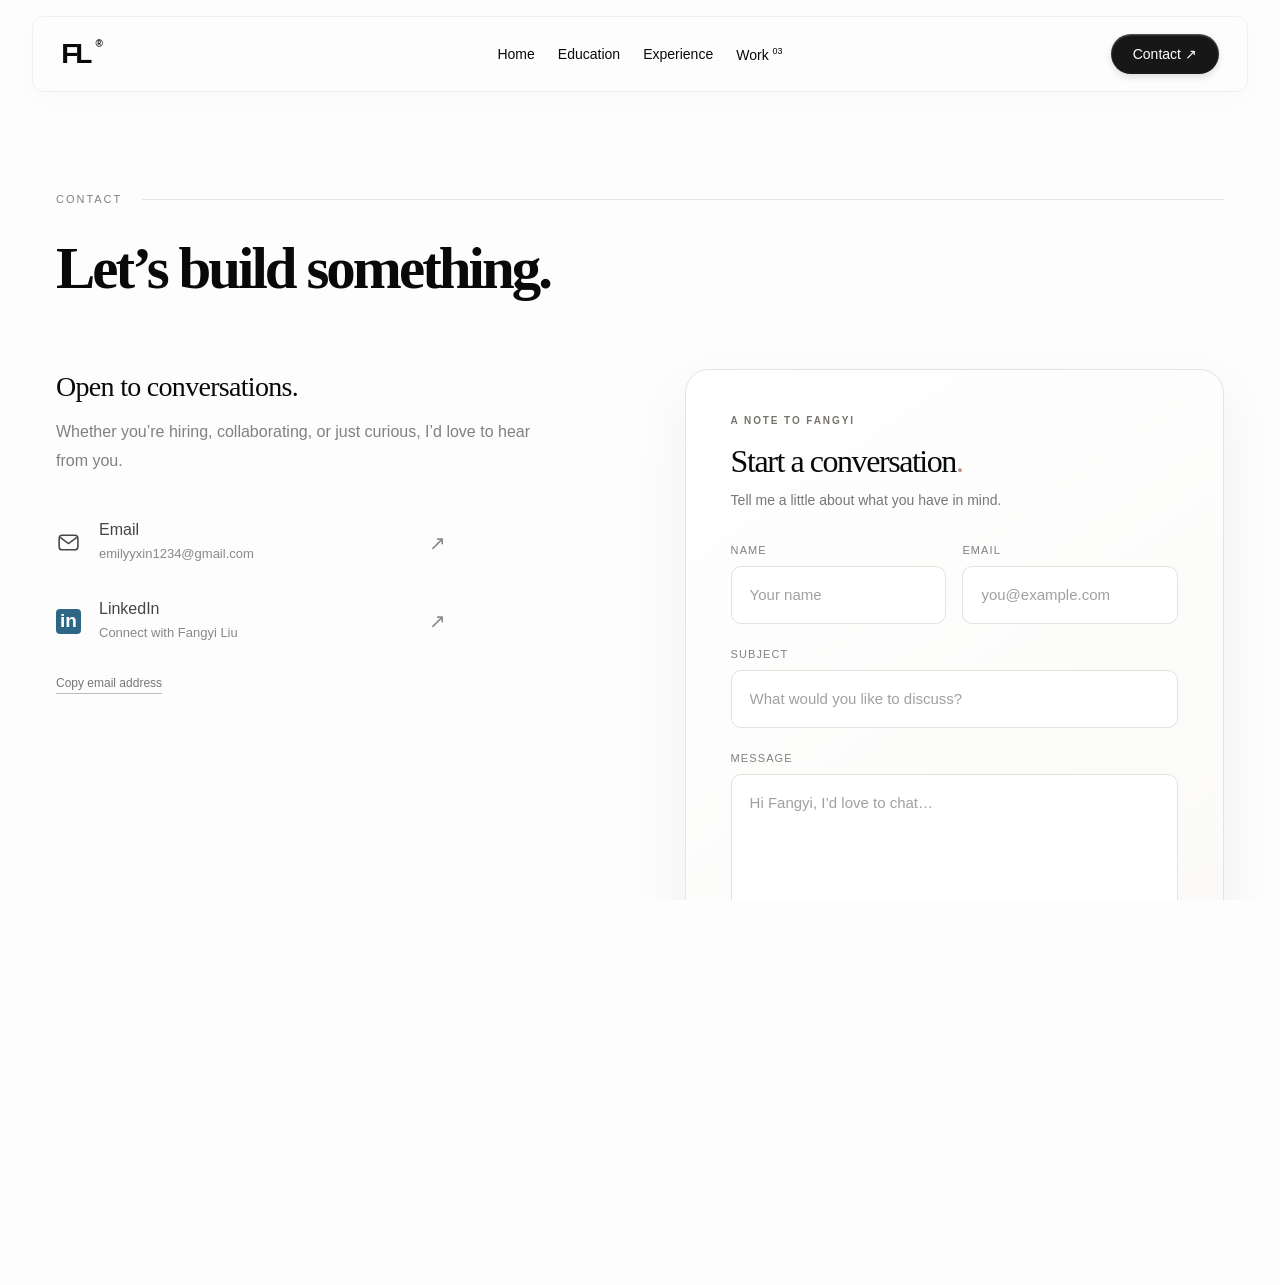
==== contact.html @ 5c798f04 "Add files via upload" ====
<!doctype html><html lang="en"><head><meta charset="UTF-8"><meta name="viewport" content="width=device-width,initial-scale=1"><meta name="description" content="Fangyi Liu — a portfolio of marketing, audience research and digital experiences."><title>Contact — Fangyi Liu</title><link rel="stylesheet" href="style.css"><link rel="stylesheet" href="glass.css"><link rel="stylesheet" href="editorial.css"><link rel="stylesheet" href="personal.css"><link rel="stylesheet" href="recording.css"><script src="app.js" defer></script><script src="editorial.js" defer></script><script src="recording.js" defer></script><link rel="stylesheet" href="typography.css"><link rel="stylesheet" href="layout.css"><link rel="stylesheet" href="contact-page.css"><script src="contact-page.js" defer></script></head><body class="film-layout contact-view"><div class="ambient-glass" aria-hidden="true"></div><div class="scroll-veil" aria-hidden="true"></div><div class="scroll-progress" aria-hidden="true"></div><a class="skip" href="#main">Skip to content</a><header><a class="logo" href="index.html" aria-label="Fangyi Liu home">FL<span>®</span></a><span class="header-note">FANGYI LIU<br>SELECTED PERSPECTIVES</span><button class="menu-toggle" aria-expanded="false" aria-controls="navigation">Menu +</button><nav id="navigation" aria-label="Main navigation"><a href="index.html">Home</a><a href="index.html#education">Education</a><a href="index.html#experience">Experience</a><a href="index.html#selected-work">Work <sup>03</sup></a><a href="contact.html">Contact ↗</a></nav></header><main id="main"><section class="contact-layout" aria-labelledby="contact-title"><div class="contact-heading"><p class="section-label"><span>CONTACT</span></p><h1 id="contact-title">Let’s build something.</h1></div><div class="contact-intro"><h2>Open to conversations.</h2><p class="contact-lead">Whether you’re hiring, collaborating, or just curious, I’d love to hear from you.</p><div class="contact-link-list"><a class="contact-link" href="mailto:emilyyxin1234@gmail.com"><svg viewBox="0 0 24 24" fill="none" stroke="currentColor" stroke-width="1.5" aria-hidden="true"><rect x="3" y="5" width="18" height="14" rx="3"/><path d="m4 7 8 6 8-6"/></svg><span>Email<small>emilyyxin1234@gmail.com</small></span><span class="contact-arrow" aria-hidden="true">↗</span></a><a class="contact-link" href="https://www.linkedin.com/in/fangyiliu1218/" target="_blank" rel="noopener"><span class="linkedin-icon" aria-hidden="true">in</span><span>LinkedIn<small>Connect with Fangyi Liu</small></span><span class="contact-arrow" aria-hidden="true">↗</span></a></div><button class="contact-copy" id="copy-email" type="button">Copy email address</button><p class="copy-status" role="status" aria-live="polite"></p></div><div class="contact-compose"><div class="compose-heading"><span class="compose-kicker">A NOTE TO FANGYI</span><h2>Start a conversation<span class="compose-dot">.</span></h2><p>Tell me a little about what you have in mind.</p></div><form id="contact-form" action="mailto:emilyyxin1234@gmail.com" method="get"><div class="contact-field-row"><div><label for="contact-name">NAME</label><input id="contact-name" name="name" autocomplete="name" placeholder="Your name" maxlength="100" required></div><div><label for="contact-email">EMAIL</label><input id="contact-email" name="email" type="email" autocomplete="email" placeholder="you@example.com" maxlength="254" required></div></div><label for="contact-subject">SUBJECT</label><input id="contact-subject" name="subject" placeholder="What would you like to discuss?" maxlength="120" required><label for="contact-message">MESSAGE</label><textarea id="contact-message" name="body" rows="5" placeholder="Hi Fangyi, I’d love to chat…" maxlength="4000" required></textarea><button class="dark-pill" type="submit">Open email draft <span aria-hidden="true">↗</span></button><p class="contact-form-note">This opens a draft in your email app. Review it there and press Send.</p><p id="contact-status" role="status" aria-live="polite"></p></form></div></section></main><footer><div class="footer-bottom"><span>© 2026 FANGYI LIU</span><a href="mailto:emilyyxin1234@gmail.com">EMAIL ↗</a><a href="https://www.linkedin.com/in/fangyiliu1218/" target="_blank" rel="noopener">LINKEDIN ↗</a><span>ALWAYS CURIOUS.</span></div></footer><div class="cursor" aria-hidden="true">VIEW ↗</div><div class="transition" aria-hidden="true"></div></body></html>
---- style.css ----
:root{--paper:#f5f5f1;--ink:#171817;--line:#d3d4cc;--lime:#d8ff36;--muted:#64675e}*{box-sizing:border-box}html{scroll-behavior:smooth}body{margin:0;background:var(--paper);color:var(--ink);font-family:'DM Sans',Arial,sans-serif}a{color:inherit;text-decoration:none}button{font:inherit;color:inherit;cursor:pointer}a:focus-visible,button:focus-visible,summary:focus-visible{outline:3px solid #668300;outline-offset:6px}::selection{background:var(--lime);color:var(--ink)}header{height:104px;margin:0 4%;display:flex;align-items:center;gap:42px;border-bottom:1px solid var(--line)}.logo{font-size:42px;font-weight:700;letter-spacing:-5px}.logo span{font-size:15px;vertical-align:top;letter-spacing:0;margin-left:6px}.header-note,.eyebrow,.small,.art-label,.art-end,.section-label,.footer-bottom,.footer-top>span,.meta,.tag{font-size:12px;line-height:1.5;letter-spacing:.05em}.header-note{font-size:10px}nav{display:flex;gap:25px;margin-left:auto;font-size:14px}nav a{position:relative;padding:7px 0}nav a:after{content:'';position:absolute;bottom:0;left:0;width:0;height:2px;background:var(--ink);transition:width .3s}nav a:hover:after,nav a[aria-current]:after{width:100%}nav sup{font-size:9px}.menu-toggle{display:none}.hero{padding:30px 4% 0}.eyebrow{display:flex;justify-content:space-between}h1,h2,h3,p{margin:0}h1,h2,h3{font-family:'Space Grotesk',Arial,sans-serif;font-weight:500}h1{font-size:clamp(72px,12.7vw,210px);letter-spacing:-.075em;line-height:.94;margin:42px 0 32px}h1>span{display:block}i{font-family:Georgia,serif;font-weight:400;letter-spacing:-.065em}.second-line{display:flex;align-items:center;gap:.16em;padding-left:13%}.hero-arrow{font-family:Arial;font-size:.75em;display:grid;place-items:center;border:1px solid var(--ink);border-radius:50%;width:1.15em;height:1.15em;margin-left:auto;transition:background .3s,transform .5s}.hero-arrow:hover{background:var(--lime);transform:rotate(45deg)}.hero-bottom{display:flex;align-items:center;justify-content:space-between;margin:36px 0 38px;gap:22px}.hero-bottom p{font-size:16px;line-height:1.5}.pill{border:1px solid var(--ink);border-radius:40px;padding:15px 22px;display:inline-flex;gap:38px;align-items:center;font-size:14px;background:transparent;transition:background .3s,transform .3s}.pill:hover{background:var(--lime);transform:translateY(-3px)}.hero-art{position:relative;min-height:490px;overflow:hidden;background:var(--lime);padding:28px;display:flex;flex-direction:column;justify-content:space-between;background-image:url('assets/hero.png');background-size:cover;background-position:center}.art-caption{font-size:clamp(46px,7vw,100px);line-height:.95;letter-spacing:-.055em;max-width:45%;position:relative;z-index:1}.art-end{align-self:flex-end}.section{padding:100px 4%}.section-head{display:flex;justify-content:space-between;align-items:end;margin-bottom:48px;gap:24px}.section h2{font-size:clamp(44px,6.5vw,100px);line-height:1;letter-spacing:-.065em}.section-label{margin-bottom:25px}.work-grid{display:grid;grid-template-columns:1fr 1fr;gap:65px 28px}.work-card:nth-child(even){padding-top:100px}.work-image{aspect-ratio:1.25;overflow:hidden;position:relative;background:#ddd}.work-image img{width:100%;height:100%;object-fit:cover;transition:transform .9s cubic-bezier(.2,.7,.2,1)}.work-card:hover img{transform:scale(1.07)}.work-image .tag{position:absolute;left:20px;top:20px;background:var(--paper);padding:6px 12px;border-radius:30px}.work-caption{display:flex;justify-content:space-between;align-items:center;padding-top:18px;border-top:1px solid var(--line);margin-top:16px}.work-caption h3{font-size:27px;letter-spacing:-.045em}.work-caption .meta{margin-top:8px;color:var(--muted)}.work-caption>span{font-size:32px}.intro{display:grid;grid-template-columns:1fr 2fr;border-top:1px solid var(--line);gap:40px}.intro p{font-size:clamp(27px,3.8vw,60px);line-height:1.15;letter-spacing:-.045em}.intro .pill{margin-top:32px}.marquee{overflow:hidden;background:var(--lime);padding:24px 0}.marquee-track{width:max-content;display:flex;animation:marquee 32s linear infinite;gap:40px;font-family:'Space Grotesk',sans-serif;font-size:clamp(35px,5vw,76px);letter-spacing:-.04em}.marquee:hover .marquee-track{animation-play-state:paused}@keyframes marquee{to{transform:translateX(-50%)}}footer{background:var(--ink);color:var(--paper);padding:65px 4% 24px}.footer-top>a{display:block;font-family:'Space Grotesk',sans-serif;font-size:clamp(42px,8vw,120px);line-height:1.15;letter-spacing:-.065em;margin:28px 0 65px}.footer-top>a:hover{color:var(--lime)}.footer-bottom{display:flex;justify-content:space-between;gap:22px;border-top:1px solid #4b4d44;padding-top:22px}.page-head{padding:45px 4% 65px}.page-head h1{font-size:clamp(64px,10.5vw,160px);max-width:1100px}.page-head .lead{font-size:20px;line-height:1.55;max-width:560px;margin-left:auto}.split{display:grid;grid-template-columns:1fr 1fr;gap:8%;align-items:center}.large-image{width:100%;aspect-ratio:.9;object-fit:cover}.body-copy{font-size:19px;line-height:1.7;color:var(--muted);margin-top:24px}.skill-list{display:flex;gap:10px;flex-wrap:wrap;margin-top:28px}.skill-list span{border:1px solid var(--line);padding:10px 17px;border-radius:40px;font-size:14px}.timeline{border-top:1px solid var(--ink)}.timeline-row{display:grid;grid-template-columns:1fr 2fr;gap:40px;padding:44px 0;border-bottom:1px solid var(--line)}.timeline-row h2{font-size:clamp(30px,4vw,56px);line-height:1.1}.timeline-row .body-copy{max-width:660px}.timeline-row .meta{margin-top:12px}.timeline-row details{margin-top:24px;font-size:16px;line-height:1.8}.timeline-row summary{cursor:pointer;width:fit-content;border-bottom:1px solid}.contact-page{background:var(--lime);min-height:70vh}.contact-page .page-head{padding-bottom:30px}.contact-email{font-size:clamp(18px,3vw,46px);letter-spacing:-.03em;border-bottom:2px solid;padding-bottom:8px;display:inline-block;overflow-wrap:anywhere}.contact-actions{display:flex;gap:20px;flex-wrap:wrap;margin-top:35px}.copy-status{min-height:24px;margin-top:18px}.contact-bottom{display:flex;justify-content:space-between;margin-top:100px;gap:30px}.cursor{position:fixed;top:0;left:0;width:84px;height:84px;border-radius:50%;background:var(--lime);display:grid;place-items:center;font-size:12px;pointer-events:none;z-index:30;opacity:0;transform:translate(-50%,-50%) scale(.5);transition:opacity .2s,scale .2s}.cursor.active{opacity:1;scale:1}.transition{position:fixed;inset:0;background:var(--lime);z-index:100;transform:translateY(100%);pointer-events:none}.transition.leaving{animation:wipe .35s forwards}@keyframes wipe{to{transform:translateY(0)}}.reveal{opacity:1}.motion .reveal{opacity:0;transform:translateY(32px);transition:opacity .8s,transform .8s}.motion .reveal.in{opacity:1;transform:none}.skip{position:fixed;top:-70px;left:15px;background:var(--lime);padding:15px;z-index:200}.skip:focus{top:15px}body.enter main{animation:enter .8s both}@keyframes enter{from{opacity:0;transform:translateY(20px)}to{opacity:1;transform:none}}.project-hero{width:100%;max-height:700px;object-fit:cover}.project-text{display:grid;grid-template-columns:1fr 2fr;gap:8%;margin-top:60px}.project-text h2{font-size:34px}.project-text p{font-size:20px;line-height:1.7}.project-note{margin:20px 0;color:var(--muted);font-size:14px}.next-page{display:block;border-top:1px solid var(--line);padding-top:30px;margin-top:65px;font-size:30px}
@media(min-width:1600px){header,.hero,.section,.page-head,footer{padding-left:max(4%,calc((100vw - 1600px)/2));padding-right:max(4%,calc((100vw - 1600px)/2))}header{margin:0}}@media(max-width:1000px){.header-note{display:none}nav{gap:17px}.hero-bottom .small{display:none}.hero-art{min-height:400px}.art-caption{max-width:60%}}@media(max-width:700px){header{height:80px}.logo{font-size:36px}.menu-toggle{display:block;margin-left:auto;border:0;background:transparent;padding:12px 0;font-size:16px}nav{display:none;position:absolute;top:80px;left:0;right:0;z-index:50;background:var(--paper);padding:20px 6% 35px;border-bottom:1px solid;flex-direction:column;gap:5px;font-size:24px}nav.open{display:flex}.hero{padding-top:24px}.eyebrow{font-size:10px;gap:20px}h1{font-size:15vw;margin:40px 0;line-height:1.02}.second-line{padding-left:0}.hero-bottom{align-items:start;flex-direction:column;margin-top:25px}.hero-art{min-height:390px;background-position:center}.art-caption{font-size:54px;max-width:90%}.art-end{font-size:10px}.section{padding:65px 5%}.section-head{align-items:start;flex-direction:column;margin-bottom:32px}.work-grid,.split,.intro,.timeline-row,.project-text{grid-template-columns:1fr;gap:28px}.work-card:nth-child(even){padding-top:0}.work-grid{gap:45px}.footer-bottom{flex-wrap:wrap;font-size:10px}.footer-bottom span:last-child{display:none}.page-head{padding:35px 5% 40px}.page-head h1{font-size:16vw}.page-head .lead{font-size:18px}.timeline-row{padding:30px 0;gap:20px}.contact-bottom{flex-direction:column;margin-top:65px}.cursor{display:none}.intro p{font-size:30px}.hero-arrow{font-size:.65em}.large-image{max-height:500px}.section h2{font-size:46px}}@media(prefers-reduced-motion:reduce){html{scroll-behavior:auto}*,*:before,*:after{animation:none!important;transition:none!important}.motion .reveal{opacity:1;transform:none}.cursor{display:none}}
---- glass.css ----
:root{--paper:#eef2f7;--ink:#24334a;--line:rgba(74,100,138,.18);--lime:#dbe8ff;--muted:#627086;--scroll:0}body{background:#eef2f7;color:var(--ink)}.ambient-glass{position:fixed;inset:-12%;z-index:-1;pointer-events:none;background:radial-gradient(ellipse at 15% 22%,rgba(174,201,236,.54),transparent 42%),radial-gradient(ellipse at 85% 58%,rgba(199,190,228,.48),transparent 43%),radial-gradient(ellipse at 40% 90%,rgba(190,225,231,.45),transparent 45%),linear-gradient(145deg,#fcfdff,#e8edf5 55%,#e7e5ef);transform:translate3d(0,calc(var(--scroll)*-5%),0);filter:hue-rotate(calc(var(--scroll)*18deg));transition:filter .3s}.scroll-progress{position:fixed;top:0;left:0;width:100%;height:2px;background:#687ea6;transform:scaleX(var(--scroll));transform-origin:left;z-index:90}header{position:sticky;top:16px;height:76px;margin:16px 3% 0;padding:0 26px;border:1px solid rgba(255,255,255,.85);border-radius:24px;background:linear-gradient(125deg,rgba(255,255,255,.72),rgba(249,251,255,.32));box-shadow:0 10px 35px rgba(76,96,128,.07),inset 0 1px 0 white,inset 0 -1px 0 rgba(255,255,255,.45);backdrop-filter:blur(24px) saturate(140%);-webkit-backdrop-filter:blur(24px) saturate(140%);z-index:60;gap:30px}.logo{font-size:32px;letter-spacing:-3px}.logo span{font-size:10px}.header-note{font-size:9px;color:#52627b}nav{gap:22px}nav a{font-size:13px}nav a:after{background:#617b9d}nav a[aria-current]{color:#244b83}.particle-hero{position:relative;min-height:calc(100svh - 92px);padding:40px 5% 24px;display:flex;flex-direction:column;justify-content:center;isolation:isolate;overflow:hidden}.hero-grid{position:absolute;inset:20px 4% 0;background-image:linear-gradient(rgba(83,112,160,.045) 1px,transparent 1px),linear-gradient(90deg,rgba(83,112,160,.045) 1px,transparent 1px);background-size:70px 70px;mask-image:radial-gradient(ellipse at center,black,transparent 72%);z-index:-1}.hero-kicker,.hero-footnote,.intro-eyebrow,.stage-caption{font-size:10px;letter-spacing:.12em;line-height:1.5;color:#64758c}.hero-kicker{display:flex;justify-content:space-between;padding:0 1%;margin-bottom:20px}.name-stage{position:relative;width:100%;height:clamp(200px,24vw,370px);display:grid;place-items:center;isolation:isolate}.name-stage h1{font-family:'Space Grotesk',Arial,sans-serif;font-weight:700;font-size:clamp(45px,12.2vw,195px);letter-spacing:-.065em;margin:0;line-height:1.2;text-align:center;color:#334961;white-space:nowrap;transition:opacity .3s}.name-stage.ready h1{opacity:0}#name-particles{position:absolute;inset:0;width:100%;height:100%;pointer-events:auto}.stage-caption{position:absolute;bottom:8px;left:50%;transform:translateX(-50%);font-size:9px;white-space:nowrap;color:#7788a1}.glass-intro{text-align:center;margin:18px auto 28px;max-width:780px}.intro-eyebrow{font-size:10px;margin-bottom:20px}.hero-statement{font-size:clamp(22px,2.65vw,42px);font-weight:400;letter-spacing:-.03em;line-height:1.3}.hero-statement i{letter-spacing:-.025em;color:#657992}.glass-scroll{display:inline-flex;align-items:center;gap:34px;margin-top:28px;font-size:13px;padding:14px 20px;border:1px solid rgba(255,255,255,.95);border-radius:50px;background:linear-gradient(140deg,rgba(255,255,255,.72),rgba(255,255,255,.2));box-shadow:0 8px 28px rgba(69,93,134,.1),inset 0 1px 0 white;backdrop-filter:blur(16px);transition:transform .4s,box-shadow .4s}.glass-scroll:hover{transform:translateY(-3px);box-shadow:0 15px 35px rgba(69,93,134,.18)}.glass-scroll span{animation:float-down 2.5s ease-in-out infinite}@keyframes float-down{50%{transform:translateY(4px)}}.hero-footnote{display:flex;justify-content:space-between;gap:25px;margin-top:auto;padding-top:28px;font-size:9px}.section{position:relative}.section-head h2{font-size:clamp(40px,5.7vw,84px);letter-spacing:-.055em}h1 i,h2 i{color:#677b96}.section-label{color:#667b95}.work-card .work-image{border-radius:22px;border:1px solid rgba(255,255,255,.9);box-shadow:0 20px 45px rgba(63,84,117,.1)}.work-image img,.large-image,.project-hero{filter:saturate(.48)}.work-card:first-child .work-image img{filter:saturate(.15)}.work-caption{border-color:rgba(87,109,139,.18)}.work-image .tag{background:rgba(255,255,255,.72);backdrop-filter:blur(15px);border:1px solid rgba(255,255,255,.8);color:#2b3c52}.pill{border-color:rgba(255,255,255,.9);background:rgba(255,255,255,.35);box-shadow:inset 0 1px 0 white,0 7px 22px rgba(69,93,134,.06);backdrop-filter:blur(16px);-webkit-backdrop-filter:blur(16px)}.pill:hover{background:rgba(255,255,255,.7)}.marquee{background:rgba(244,248,255,.32);border-top:1px solid rgba(255,255,255,.8);border-bottom:1px solid rgba(255,255,255,.8);backdrop-filter:blur(20px);color:#718199}.marquee-track{font-weight:400;font-size:clamp(32px,4vw,64px)}.intro{border-top:1px solid rgba(255,255,255,.8)}footer{background:linear-gradient(135deg,rgba(218,229,244,.7),rgba(248,249,255,.45));backdrop-filter:blur(24px);color:var(--ink);border-top:1px solid white}.footer-top>a:hover{color:#718bb2}.footer-bottom{border-color:var(--line)}.page-head{padding-top:70px}.page-head h1{font-size:clamp(64px,9.5vw,150px)}.timeline{border-top:0}.timeline-row{padding:40px;border:1px solid rgba(255,255,255,.85);background:linear-gradient(135deg,rgba(255,255,255,.52),rgba(255,255,255,.17));border-radius:24px;box-shadow:inset 0 1px 0 white,0 16px 36px rgba(72,94,131,.05);backdrop-filter:blur(20px);margin-bottom:20px}.large-image,.project-hero{border-radius:24px}.skill-list span{background:rgba(255,255,255,.3);border-color:rgba(255,255,255,.8)}.contact-page{background:transparent}.contact-email{border-color:#9bacc6}.cursor{background:rgba(242,247,255,.72);border:1px solid white;backdrop-filter:blur(18px);color:#294268;box-shadow:0 5px 20px #516b9222}.transition{background:linear-gradient(140deg,#e8eef8,#d8e1f0,#f4f6fb);backdrop-filter:blur(20px)}.transition.leaving{animation:glass-fade .35s forwards}@keyframes glass-fade{from{transform:none;opacity:0}to{transform:none;opacity:1}}.motion .reveal{filter:blur(7px);transform:translateY(36px);transition:opacity 1s,transform 1s,filter 1s}.motion .reveal.in{filter:blur(0)}.section[id]{scroll-margin-top:110px}.page-head,.work-card,.glass-intro{will-change:auto}a:focus-visible,button:focus-visible,summary:focus-visible{outline-color:#5675a8}@media(min-width:1600px){header{margin:16px auto 0;max-width:1500px;padding:0 32px}.particle-hero{padding-left:max(5%,calc((100vw - 1500px)/2));padding-right:max(5%,calc((100vw - 1500px)/2))}}@media(max-width:900px){header{gap:20px;padding:0 20px}nav{gap:16px}.header-note{display:none}.name-stage{height:260px}.particle-hero{min-height:calc(100svh - 92px)}.hero-footnote span:nth-child(2){display:none}}@media(max-width:700px){header{top:10px;height:65px;border-radius:20px;margin:10px 4% 0}.menu-toggle{font-size:14px}.particle-hero{min-height:calc(100svh - 75px);padding:35px 5% 23px;justify-content:center}.hero-kicker{margin-bottom:auto;font-size:8px;gap:20px}.hero-kicker span:last-child{max-width:90px;text-align:right}.name-stage{height:240px;margin-top:24px}.name-stage h1{font-size:13vw}.glass-intro{margin-top:16px;margin-bottom:auto}.hero-statement{font-size:26px}.intro-eyebrow{font-size:8px;letter-spacing:.08em}.hero-footnote{margin-top:32px;font-size:8px}.stage-caption{font-size:8px}.glass-scroll{margin-top:26px}nav{top:74px;background:rgba(244,248,255,.97);backdrop-filter:blur(25px);border:1px solid white;border-radius:20px;box-shadow:0 20px 50px #506b9220}nav a{font-size:23px}.page-head{padding-top:45px}.timeline-row{padding:25px}.section-head h2{font-size:44px}.page-head h1{font-size:15vw}.work-image{border-radius:18px}.hero-grid{background-size:45px 45px}}@media(prefers-reduced-motion:reduce){.ambient-glass{transform:none;filter:none}.motion .reveal{filter:none}.name-stage h1{opacity:1!important}#name-particles{display:none}.stage-caption{display:none}.scroll-progress{display:none}}@supports not (backdrop-filter:blur(1px)){header,nav,.timeline-row{background:#f0f4fa}.pill,.glass-scroll{background:#f4f7fc}}
:root{--paper:#f6f2e9;--ink:#38362f;--line:rgba(105,96,77,.18);--lime:#eee7d8;--muted:#797367}
body{background:#f6f2e9}
.ambient-glass{background:radial-gradient(ellipse at 15% 22%,rgba(227,217,195,.4),transparent 42%),radial-gradient(ellipse at 85% 58%,rgba(236,224,203,.38),transparent 43%),radial-gradient(ellipse at 40% 90%,rgba(229,224,210,.35),transparent 45%),linear-gradient(145deg,#fcfaf5,#f6f2e9 55%,#eee8dc);filter:none}
header{background:linear-gradient(125deg,rgba(255,253,247,.78),rgba(250,246,236,.42));box-shadow:0 10px 35px rgba(105,91,62,.07),inset 0 1px 0 #fffefb,inset 0 -1px 0 rgba(255,253,247,.5)}
.scroll-progress,nav a:after{background:#a09276}nav a[aria-current]{color:#6a5940}.header-note,.hero-kicker,.hero-footnote,.intro-eyebrow,.stage-caption,.section-label{color:#837969}.name-stage h1{color:#544c3f}.hero-statement i,h1 i,h2 i{color:#8b7c66}.hero-grid{background-image:linear-gradient(rgba(127,110,77,.045) 1px,transparent 1px),linear-gradient(90deg,rgba(127,110,77,.045) 1px,transparent 1px)}
.glass-scroll{background:linear-gradient(140deg,rgba(255,253,247,.8),rgba(255,250,240,.3));box-shadow:0 8px 28px rgba(105,91,62,.09),inset 0 1px 0 white}.glass-scroll:hover{box-shadow:0 15px 35px rgba(105,91,62,.16)}
.work-image .tag{background:rgba(255,252,245,.78);color:#544c3f}.work-caption{border-color:var(--line)}.pill{background:rgba(255,252,245,.45);box-shadow:inset 0 1px 0 white,0 7px 22px rgba(105,91,62,.06)}.pill:hover{background:rgba(255,253,247,.85)}.marquee{background:rgba(250,246,236,.4);color:#938673}footer{background:linear-gradient(135deg,rgba(231,220,201,.65),rgba(252,249,242,.6))}.footer-top>a:hover{color:#968163}.timeline-row{background:linear-gradient(135deg,rgba(255,253,247,.65),rgba(250,245,234,.28));box-shadow:inset 0 1px 0 white,0 16px 36px rgba(105,91,62,.05)}.skill-list span{background:rgba(255,251,242,.45)}.contact-email{border-color:#b3a48b}.cursor{background:rgba(255,250,238,.78);color:#6d5b3e;box-shadow:0 5px 20px #79694422}.transition{background:linear-gradient(140deg,#f6f2e9,#e9e0d0,#fcfaf5)}a:focus-visible,button:focus-visible,summary:focus-visible{outline-color:#9c835c}@media(max-width:700px){nav{background:rgba(250,247,239,.97);box-shadow:0 20px 50px #79694420}}@supports not (backdrop-filter:blur(1px)){header,nav,.timeline-row{background:#f6f2e9}.pill,.glass-scroll{background:#fcfaf5}}
---- editorial.css ----
:root{--paper:#fdfdfd;--ink:#0a0909;--line:#e9e9e9;--lime:#f3f3f3;--muted:#707070}body{background:#fdfdfd;color:#0a0909}.ambient-glass{background:#fdfdfd;transform:none;filter:none}header{background:linear-gradient(135deg,rgba(253,253,253,.93),rgba(253,253,253,.74));box-shadow:0 8px 30px #00000005,inset 0 1px 0 #fff;border-color:#f0f0f0}.header-note,.hero-kicker,.hero-footnote,.intro-eyebrow,.stage-caption,.section-label{color:#707070}.hero-statement i,h1 i,h2 i{color:#707070}.name-stage h1{color:#171717}nav a[aria-current]{color:#0a0909}nav a:after,.scroll-progress{background:#303030}.hero-grid{opacity:.45;background-image:linear-gradient(#eeeeee 1px,transparent 1px),linear-gradient(90deg,#eeeeee 1px,transparent 1px)}.glass-scroll,.pill{background:linear-gradient(140deg,#ffffffdc,#fdfdfd85);box-shadow:0 5px 18px #00000007,inset 0 1px 0 white;border:1px solid #ededed}.glass-scroll:hover,.pill:hover{background:#f7f7f7;box-shadow:0 8px 24px #0000000c}.marquee{background:#fafafa;color:#7b7b7b;border-color:#f2f2f2}footer{background:linear-gradient(#fafafa,#fdfdfd);border-color:#ededed}.footer-top>a:hover{color:#707070}.timeline-row{background:linear-gradient(140deg,#ffffffc9,#f8f8f885);border-color:#efefef;box-shadow:0 12px 30px #00000004}.skill-list span{background:#fafafa;border-color:#ededed}.contact-email{border-color:#707070}.cursor{background:#ffffffdb;color:#0a0909;box-shadow:0 5px 20px #00000010}.transition{background:#fdfdfd;backdrop-filter:blur(10px)}.work-image img,.large-image,.project-hero,.work-card:first-child .work-image img{filter:none}a:focus-visible,button:focus-visible,summary:focus-visible{outline-color:#555}.work-heading{position:relative;text-align:center;padding:85px 20px 65px;max-width:1100px;margin:auto;isolation:isolate}.work-heading .ghost-title{position:absolute;left:0;right:0;top:38px;z-index:-1;color:#f1f1f1;font-size:clamp(54px,10vw,145px);font-weight:600;letter-spacing:.04em;line-height:1.2;pointer-events:none}.work-heading h1,.work-heading h2{font-family:'DM Sans',Arial,sans-serif;font-size:clamp(28px,3.6vw,48px);font-weight:500;letter-spacing:-.055em;line-height:1.2;margin:25px 0 0}.work-heading h1:before,.work-heading h2:before{content:'/';margin-right:3px}.work-heading p{font-size:16px;color:#707070;max-width:520px;margin:22px auto 0;line-height:1.6}.work-gallery{max-width:1100px;margin:auto;padding:15px 36px 110px}.work-toolbar{display:flex;justify-content:space-between;align-items:center;margin-bottom:35px;gap:25px}.work-filters{display:flex;gap:25px;flex-wrap:wrap}.work-filters button{padding:8px 0;border:0;border-bottom:1px solid transparent;background:none;color:#707070;font-size:14px}.work-filters button[aria-pressed=true]{color:#0a0909;border-color:#0a0909}.work-count{font-size:12px;color:#707070}.work-grid{grid-template-columns:repeat(2,minmax(0,1fr));gap:38px 30px}.work-card{display:block;background:linear-gradient(#fff,#fdfdfd);padding:12px 12px 22px;border:1px solid #f4f4f4;box-shadow:0 16px 26px -20px #00000032;transition:transform .45s,box-shadow .45s}.work-card:nth-child(even){padding-top:12px}.work-card:hover{box-shadow:0 20px 32px -18px #00000038}.work-card .work-image{border-radius:2px;aspect-ratio:1.42;box-shadow:none;border:0}.work-image .tag{top:12px;left:12px;background:#fffffff0;color:#3f3f3f;font-size:10px;border:1px solid #ededed;padding:4px 8px}.work-image:after{content:'↗';position:absolute;left:50%;top:50%;width:48px;height:48px;display:grid;place-items:center;transform:translate(-50%,-40%);opacity:0;transition:opacity .3s,transform .3s;background:#ffffffdf;border-radius:50%;backdrop-filter:blur(12px);color:#0a0909}.work-card:hover .work-image:after,.work-card:focus-visible .work-image:after{opacity:1;transform:translate(-50%,-50%)}.work-caption{padding:15px 5px 0;margin:0;border:0;align-items:start}.work-caption h3{font-family:'DM Sans',sans-serif;font-size:20px;letter-spacing:-.035em;line-height:1.35}.work-caption>span{display:none}.work-caption .meta{font-size:12px;letter-spacing:0;margin-top:12px;display:flex;gap:8px;flex-wrap:wrap}.work-caption .meta span{display:inline-block;border:1px solid #f0f0f0;border-radius:30px;padding:5px 10px;background:#fff}.work-card[hidden]{display:none!important}.work-empty{font-size:16px;color:#707070}.scroll-veil{position:fixed;left:0;right:0;bottom:0;height:85px;background:linear-gradient(transparent,#fdfdfdee);pointer-events:none;z-index:45}.motion .reveal{filter:blur(3px);transform:translateY(42px);transition:opacity .95s cubic-bezier(.22,1,.36,1),transform .95s cubic-bezier(.22,1,.36,1),filter .95s}.motion .reveal.in{filter:none;transform:none}.scroll-soften{will-change:opacity,transform}body.enter main{animation:paper-enter .85s both}@keyframes paper-enter{from{opacity:0;transform:translateY(12px);filter:blur(3px)}to{opacity:1;transform:none;filter:none}}@media(max-width:700px){nav{background:#fdfdfdf7;box-shadow:0 16px 36px #0000000a}.work-heading{padding:64px 18px 42px}.work-heading .ghost-title{top:40px;font-size:12vw;letter-spacing:.01em}.work-heading h1,.work-heading h2{font-size:29px;margin-top:10px}.work-heading p{font-size:15px}.work-gallery{padding:5px 5% 65px}.work-toolbar{align-items:start;gap:15px;flex-wrap:wrap}.work-filters{gap:22px}.work-grid{grid-template-columns:1fr;gap:28px}.work-card .work-image{aspect-ratio:1.4}.work-caption h3{font-size:20px}.scroll-veil{height:45px}}@media(prefers-reduced-motion:reduce){.scroll-veil{display:none}.scroll-soften{opacity:1!important;transform:none!important}.motion .reveal{filter:none;transform:none}}
---- personal.css ----
.portrait{margin:0}.portrait img{display:block;width:100%;height:auto;max-height:700px;object-fit:cover;object-position:50% 48%;border-radius:18px}.portrait figcaption{font-size:12px;letter-spacing:.08em;color:#707070;margin-top:16px}.personal-about{align-items:start;padding-top:15px}.personal-about h2{font-size:clamp(34px,4vw,60px)}.personal-about .pill{margin-top:28px}.logo-image{display:grid;place-items:center;background:white}.work-card .logo-image img{width:68%;height:68%;object-fit:contain;margin:auto;filter:none!important}.work-card:hover .logo-image img{transform:scale(1.035)}.case-wrap{max-width:1120px;margin:0 auto;padding:0 5% 100px}.case-logo{display:grid;place-items:center;min-height:300px;padding:55px;border:1px solid #f0f0f0;background:#fff;border-radius:14px}.case-logo img{max-width:350px;width:70%;max-height:230px;object-fit:contain}.case-credit{font-size:12px;color:#707070;letter-spacing:.06em;line-height:1.7;margin:24px 0 55px}.case-section{display:grid;grid-template-columns:1fr 2fr;gap:55px;padding:38px 0;border-top:1px solid #eaeaea}.case-section h2{font-size:27px;letter-spacing:-.035em;line-height:1.2}.case-section p,.case-section li{font-size:17px;line-height:1.75;color:#505050}.case-section p+p{margin-top:18px}.case-section ul{padding-left:20px;margin:15px 0}.case-section li{margin-bottom:9px}@media(max-width:700px){.personal-about{gap:35px}.portrait img{max-height:580px}.case-section{grid-template-columns:1fr;gap:20px;padding:30px 0}.case-logo{min-height:230px;padding:35px}.case-logo img{width:85%}.case-credit{margin-bottom:35px}.case-section p,.case-section li{font-size:16px}}
---- recording.css ----
.film-layout{background:#fdfdfd}.ambient-glass{background:linear-gradient(130deg,#e0e0e0,#f4f4f4 40%,#e8e8e8);inset:0}.film-layout main,.film-layout footer{width:100%;max-width:none;margin:0;background:#fdfdfd}.film-layout header{max-width:none;top:16px;margin:16px auto 0;width:calc(100% - 96px);border-radius:12px;height:76px;padding:0 32px;box-shadow:0 8px 30px #00000005;position:absolute;left:0;right:0;background:#fdfdfde6}.header-note{display:block}.logo{font-size:28px}.film-layout nav a{font-size:13px}.film-layout nav a:last-child{background:#171717;color:white;border-radius:30px;padding:9px 17px;box-shadow:inset 0 1px 2px #ffffff55,0 3px 7px #00000020}.film-layout nav a:last-child:after{display:none}.portrait-scene{height:145svh;min-height:900px;position:relative}.portrait-stage{height:100svh;min-height:660px;max-height:none;position:sticky;top:0;overflow:hidden;isolation:isolate}.portrait-name{font-family:'DM Sans',Arial,sans-serif;position:absolute;left:5%;right:5%;top:20%;font-size:clamp(80px,11.2vw,165px);font-weight:700;letter-spacing:-.065em;line-height:1.1;text-align:center;margin:0;white-space:nowrap;z-index:1;will-change:transform,opacity}.portrait-name span{color:transparent;-webkit-text-stroke:1.6px #1e1e1e}.hero-person{position:absolute;bottom:0;left:50%;width:40%;height:65%;transform:translateX(-50%);z-index:2;will-change:transform,opacity}.hero-person img{width:100%;height:100%;object-fit:cover;object-position:50% 30%;mask-image:linear-gradient(black 75%,transparent);border-radius:140px 140px 0 0}.hero-person.cutout{height:71%;width:49%;max-width:670px}.hero-person.cutout img{object-fit:contain;object-position:center bottom;border-radius:0;mask-image:linear-gradient(black 90%,transparent)}.hero-bio{position:absolute;left:6%;top:59%;z-index:3;max-width:260px}.hero-bio .eyebrow{font-size:10px;margin-bottom:14px;color:#777}.hero-bio h2{font-family:'DM Sans',sans-serif;font-size:25px;line-height:1.15;letter-spacing:-.035em}.hero-bio>p:not(.eyebrow){font-size:13px;color:#707070;line-height:1.65;margin:14px 0 20px}.dark-pill{display:inline-flex;align-items:center;justify-content:center;border-radius:30px;padding:12px 19px;background:#171717;color:#fff;font-size:13px;border:1px solid #333;box-shadow:inset 0 1px 3px #ffffff50,0 4px 9px #00000022;transition:transform .3s,background .3s}.dark-pill:hover{transform:translateY(-3px);background:#333}.hero-social{position:absolute;right:6%;top:60%;display:flex;flex-direction:column;gap:14px;z-index:3}.hero-social a{font-size:12px;padding:9px 17px;border:1px solid #f0f0f0;background:#ffffffb8;border-radius:25px;box-shadow:0 4px 10px #00000003;backdrop-filter:blur(14px);transition:transform .3s}.hero-social a:hover{transform:translateX(-4px)}.scene-scroll{position:absolute;bottom:18px;left:6%;font-size:9px;letter-spacing:.1em;color:#777;z-index:3}.film-layout #selected-work{max-width:1080px;margin:auto;padding:50px 60px 90px}.film-layout .work-heading{padding-top:65px}.film-layout .work-heading p{display:none}.film-layout .work-heading .ghost-title{font-size:clamp(50px,8vw,110px)}.film-layout .work-card{box-shadow:0 20px 28px -19px #00000035;border:1px solid #f3f3f3}.film-layout .work-gallery{max-width:1080px}.film-layout .work-caption h3{font-size:18px}.film-layout .work-image{aspect-ratio:1.4}.film-layout .page-head{padding-top:155px}.film-layout .work-heading:first-child{padding-top:155px}.film-layout .work-heading:first-child .ghost-title{top:110px}.film-layout #selected-work .work-heading{padding-top:65px}.film-layout #selected-work .ghost-title{top:24px}.film-layout .scroll-veil{display:none}.film-layout .marquee{display:none}.film-section{padding:100px 7%;position:relative}.film-heading{position:relative;isolation:isolate;margin-bottom:60px;padding-top:24px}.film-heading .ghost{position:absolute;top:-20px;left:0;font-size:clamp(50px,8vw,115px);font-weight:600;letter-spacing:.02em;color:#f0f0f0;z-index:-1;line-height:1}.film-heading h2{font-family:'DM Sans',sans-serif;font-size:36px;letter-spacing:-.05em}.film-about{display:grid;grid-template-columns:1fr 1.5fr;gap:65px;align-items:center}.film-about img{width:100%;aspect-ratio:.9;object-fit:cover;object-position:center 30%;border-radius:3px}.film-about p{font-size:24px;line-height:1.5;letter-spacing:-.035em;margin-bottom:25px}.film-about .eyebrow{font-size:11px;letter-spacing:.1em;color:#777}.film-row{display:grid;grid-template-columns:1.4fr 1fr auto;align-items:center;gap:28px;padding:30px 0;border-bottom:1px solid #e5e5e5}.film-row h3{font-size:22px;letter-spacing:-.025em}.film-row p{font-size:15px;color:#777;line-height:1.6}.film-row time{font-size:13px;color:#777}.dark-experience{background:#222;color:#fdfdfd;transition:background .6s}.dark-experience .ghost{color:#303030}.dark-experience .film-row{border-color:#444}.dark-experience .film-row p,.dark-experience .film-row time{color:#b1b1b1}.dark-experience .pill{margin-top:35px;background:#ffffff0c;color:white;border-color:#555;box-shadow:none}.film-layout footer{padding:105px 7% 30px;background:linear-gradient(#f3f3f3,#fdfdfd 80%);color:#171717;text-align:center;position:relative;overflow:hidden}.film-layout .footer-top>span{display:inline-block;background:#fff;border-radius:30px;padding:8px 14px;border:1px solid #ececec;font-size:10px;letter-spacing:0}.film-layout .footer-top>a{font-family:'DM Sans',sans-serif;font-size:clamp(32px,4.6vw,60px);letter-spacing:-.055em;margin:25px 0 20px;font-weight:500}.film-layout .footer-top>a i{font-family:inherit;font-style:normal}.footer-description{font-size:16px;color:#777;line-height:1.7;max-width:570px;margin:0 auto 28px}.film-layout .footer-bottom{border:0;padding-top:75px;align-items:center;font-size:11px}.film-layout .footer-bottom a{background:#fff;padding:9px 17px;border:1px solid #eee;border-radius:30px}.film-layout .timeline-row{border-radius:0;background:none;box-shadow:none;border:0;border-bottom:1px solid #e6e6e6;padding:35px 0}.film-layout .timeline{padding:0 3%}.film-layout .timeline-row h2{font-size:38px}.film-layout .page-head h1{font-size:clamp(54px,8vw,105px)}.film-layout main>section.section{padding-left:7%;padding-right:7%}.film-layout .motion .reveal{transition-duration:1.2s}body.experience-dark main{background:#222;color:white}body.experience-dark .page-head .lead,body.experience-dark .section-label,body.experience-dark .body-copy,body.experience-dark .meta{color:#b8b8b8}body.experience-dark h1 i,body.experience-dark h2 i{color:#aaa}body.experience-dark .skill-list span{background:#ffffff0a;border-color:#454545}body.experience-dark .timeline-row{border-color:#444}.film-layout .transition{background:#fdfdfd}
@media(min-width:1456px){.portrait-name{font-size:165px}}@media(max-width:900px){.film-layout header{width:94%;padding:0 20px}.header-note{display:none}.hero-bio{left:5%;max-width:210px}.hero-social{right:5%}.hero-bio h2{font-size:22px}.hero-person.cutout{width:56%}.film-row{grid-template-columns:1.3fr 1fr}.film-row time{grid-column:2}.film-layout #selected-work{padding-left:5%;padding-right:5%}}@media(max-width:700px){.film-layout header{top:12px;margin-top:0;height:65px;width:92%;border-radius:16px}.film-layout nav a{font-size:22px}.film-layout nav a:last-child{align-self:start;font-size:16px;margin-top:10px}.portrait-scene{height:125svh;min-height:920px}.portrait-stage{height:100svh;min-height:740px;max-height:none}.portrait-name{top:16%;font-size:14vw;left:4%;right:4%;letter-spacing:-.065em}.portrait-name span{-webkit-text-stroke:1px #222}.hero-person{top:28%;bottom:auto;height:44%;width:65%}.hero-person.cutout{top:25%;height:47%;width:85%}.hero-bio{top:auto;bottom:55px;left:6%;max-width:65%}.hero-bio h2{font-size:20px}.hero-bio h2 br{display:none}.hero-bio>p:not(.eyebrow){font-size:12px;margin:9px 0 13px}.hero-bio .eyebrow{display:none}.hero-social{top:auto;bottom:83px;right:5%;gap:10px}.hero-social a{font-size:10px;padding:7px 10px}.hero-social a[href="work.html"]{display:none}.scene-scroll{bottom:18px;font-size:8px}.film-section{padding:65px 6%}.film-heading{margin-bottom:35px}.film-heading h2{font-size:28px}.film-heading .ghost{font-size:12vw;top:-5px}.film-about{grid-template-columns:1fr;gap:30px}.film-about img{max-height:450px;aspect-ratio:1}.film-about p{font-size:23px}.film-row{grid-template-columns:1fr;gap:10px;padding:25px 0}.film-row time{grid-column:auto}.film-row h3{font-size:21px}.film-layout .footer-bottom{padding-top:50px;justify-content:center}.film-layout .footer-bottom span:first-child{width:100%}.film-layout .page-head{padding-top:125px}.film-layout .timeline-row h2{font-size:31px}.film-layout .work-heading:first-child{padding-top:130px}.film-layout .work-heading:first-child .ghost-title{top:115px}.film-layout #selected-work .work-heading{padding-top:40px}.film-layout #selected-work .ghost-title{top:33px}.film-layout .work-grid{gap:32px}.film-layout #selected-work{padding-top:20px}}
@media(prefers-reduced-motion:reduce){.portrait-scene{height:auto;min-height:0}.portrait-stage{position:relative}.hero-person,.portrait-name,.hero-bio,.hero-social{opacity:1!important;filter:none!important}.hero-person{transform:translateX(-50%)!important}.portrait-name{transform:none!important}}
.film-layout .footer-top>a.footer-contact{display:inline-flex;font-size:14px;margin:0;padding:12px 20px;letter-spacing:0;line-height:1.5;color:white}.film-layout .footer-top>a.footer-contact:hover{color:white}.section-link{margin-top:30px}.hero-bio>p:not(.eyebrow){font-size:16px}.hero-bio{max-width:260px}.hero-social a,.dark-pill,.film-layout nav a{font-size:14px}.film-layout .header-note{font-size:12px;letter-spacing:.02em}.scene-scroll{font-size:12px}.film-layout .work-count,.film-layout .footer-bottom{font-size:12px}.film-layout .cursor{display:none}.dark-experience .film-heading h2{color:#fdfdfd}.film-layout footer:before{content:'';position:absolute;left:0;right:0;top:0;height:90px;background:linear-gradient(#222,transparent);opacity:.08;pointer-events:none}.portrait-stage:after{content:'';position:absolute;left:0;right:0;bottom:0;height:90px;background:linear-gradient(transparent,#fdfdfd);pointer-events:none;z-index:2}.hero-person.cutout{height:74%;width:48%;max-width:640px}.portrait-name{top:17%;font-size:clamp(80px,12.2vw,176px)}.hero-bio{top:59%}.hero-social{top:60%}.film-layout #selected-work{scroll-margin-top:30px}.film-layout main{overflow:clip}.film-layout .film-about img{object-position:50% 50%}.film-layout .dark-experience{background:#222}.film-layout .dark-experience .pill:focus-visible{outline-color:white}
@media(max-width:1100px){.film-layout .header-note{display:none}.hero-bio{max-width:230px}.hero-bio>p:not(.eyebrow){font-size:14px}.hero-person.cutout{width:48%;height:66%}}
@media(max-width:700px){.portrait-name{top:16%;font-size:14vw}.hero-person.cutout{top:25%;height:43%;width:80%}.hero-bio{top:auto;bottom:55px;max-width:63%}.hero-bio>p:not(.eyebrow){font-size:14px;line-height:1.5}.hero-social{top:auto;bottom:83px;max-width:28%}.hero-social a{font-size:12px;padding:8px 10px}.scene-scroll{font-size:10px}.film-layout nav a{font-size:22px}.film-layout .footer-top>a.footer-contact{font-size:14px}.film-layout .portrait-scene{min-height:1050px}.film-layout .portrait-stage{min-height:830px}.film-layout main{overflow:clip}}
.hero-person.cutout{height:98%;width:auto;aspect-ratio:1086/1450;max-width:none;bottom:-22%}.hero-person.cutout img{width:100%;height:100%;object-fit:fill;clip-path:polygon(48% 4%,55% 2%,63% 2%,69% 4%,72% 8%,73% 15%,74% 24%,78% 32%,79% 42%,78% 51%,77% 60%,77% 70%,79% 76%,78% 83%,75% 90%,75% 100%,27% 100%,26% 94%,27% 87%,29% 79%,27% 71%,26% 61%,21% 52%,17% 44%,16% 36%,18% 29%,24% 23%,28% 21%,29% 16%,34% 13%,39% 12%,41% 9%);mask-image:linear-gradient(black 88%,transparent)}
@media(max-width:900px) and (min-width:701px){.hero-person.cutout{height:90%;width:auto;bottom:-18%}}@media(max-width:700px){.hero-person.cutout{height:70%;width:auto;top:23%;bottom:auto;max-width:100%}.hero-person.cutout img{mask-image:linear-gradient(black 58%,transparent 74%)}.hero-bio{z-index:4}.hero-social{z-index:4}}

/* Preserve the restored portrait proportions and natural face detail. */
.hero-person.cutout{aspect-ratio:2/3;mix-blend-mode:multiply}
.hero-person.cutout img{object-fit:contain;clip-path:polygon(43% 3%,55% 0%,67% 0%,73% 3%,77% 10%,77% 18%,79% 26%,84% 35%,82% 48%,82% 60%,89% 80%,85% 100%,20% 100%,20% 90%,25% 80%,20% 68%,18% 55%,12% 48%,7% 40%,8% 34%,15% 27%,20% 23%,24% 17%,27% 12%,34% 10%,39% 5%)}

/* Original graduation photograph, displayed without facial edits. */
.hero-person.graduation{top:29%;bottom:auto;height:66%;width:auto;aspect-ratio:1280/1707;max-width:46%;mix-blend-mode:normal}
.hero-person.graduation img{display:block;width:100%;height:100%;object-fit:contain;object-position:center;clip-path:none;mask-image:none;border-radius:12px}
@media(max-width:700px){.hero-person.graduation{top:25%;height:43%;width:auto;max-width:76%;bottom:auto}}

.hero-person.graduation.isolated{top:23%;height:80%;aspect-ratio:1086/1448;max-width:48%;mix-blend-mode:multiply}
.hero-person.graduation.isolated img{border-radius:0;mask-image:linear-gradient(black 88%,transparent 100%)}
@media(max-width:700px){.hero-person.graduation.isolated{top:24%;height:46%;max-width:80%}}

/* Keep the full name on one line, above the face. */
.film-layout .portrait-name{top:18%;font-size:min(8vw,9svh,120px);line-height:1.1;white-space:nowrap}
.film-layout .portrait-name>span{display:inline}
.hero-person.graduation.isolated{top:29%;height:74%;mix-blend-mode:normal}
@media(max-width:700px){.film-layout .portrait-name{top:16%;font-size:10vw}.hero-person.graduation.isolated{top:24%;height:46%}}

/* Original photograph with alpha-only background removal. */
.hero-person.graduation.isolated{aspect-ratio:754/1293;mix-blend-mode:normal}
.hero-person.graduation.isolated img{filter:none;clip-path:none}

.hero-person.sweater-original{top:29%;bottom:auto;height:74%;width:auto;aspect-ratio:448/905;max-width:46%;mix-blend-mode:normal}
.hero-person.sweater-original img{width:100%;height:100%;object-fit:contain;object-position:center;clip-path:none;border-radius:0;filter:none;mask-image:linear-gradient(black 90%,transparent)}
@media(max-width:700px){.hero-person.sweater-original{top:24%;height:46%;max-width:80%}}

/* Home hero spacing refresh — keep the supplied portrait untouched. */
.film-layout .portrait-name{
  top:19%;
  left:6%;
  right:6%;
  display:flex;
  align-items:center;
  justify-content:center;
  gap:clamp(24px,3.2vw,58px);
  font-size:clamp(76px,10.2vw,154px);
  letter-spacing:-.025em;
  line-height:1;
}
.film-layout .portrait-name>span{display:inline-block}
.film-layout .portrait-name .solid-name{-webkit-text-stroke:0;color:#171717}
.hero-person.home-original-photo{
  top:32%;
  bottom:auto;
  width:auto;
  height:66%;
  aspect-ratio:3/4;
  max-width:38vw;
  mix-blend-mode:normal;
}
.hero-person.home-original-photo img{
  display:block;
  width:100%;
  height:100%;
  object-fit:cover;
  object-position:center;
  clip-path:none;
  mask-image:none;
  border-radius:4px 4px 0 0;
  filter:none;
}
.film-layout .hero-bio{
  left:7.5%;
  top:56%;
  width:340px;
  max-width:28vw;
}
.film-layout .hero-bio h2{
  font-size:clamp(25px,2vw,31px);
  line-height:1.12;
}
.film-layout .hero-bio>p:not(.eyebrow){
  max-width:340px;
  font-size:16px;
  line-height:1.65;
  margin:18px 0 24px;
}
.film-layout .hero-bio .dark-pill{padding:14px 22px}
.film-layout .hero-social{
  right:9.5%;
  top:57%;
  gap:16px;
}
.film-layout .hero-social a{
  min-width:170px;
  padding:13px 20px;
  font-size:14px;
}

@media(max-width:1100px) and (min-width:701px){
  .film-layout .portrait-name{left:4%;right:4%;gap:24px;font-size:9.4vw}
  .hero-person.home-original-photo{height:62%;max-width:42vw;top:34%}
  .film-layout .hero-bio{left:5%;width:270px;max-width:25vw}
  .film-layout .hero-bio>p:not(.eyebrow){font-size:14px}
  .film-layout .hero-social{right:5%}
  .film-layout .hero-social a{min-width:145px}
}

@media(max-width:700px){
  .film-layout .portrait-name{
    top:15%;
    left:5%;
    right:5%;
    gap:14px;
    font-size:10.5vw;
    letter-spacing:-.02em;
  }
  .hero-person.home-original-photo{
    top:23%;
    width:70vw;
    height:auto;
    max-width:360px;
    aspect-ratio:3/4;
  }
  .film-layout .hero-bio{
    left:6%;
    bottom:54px;
    top:auto;
    width:56%;
    max-width:none;
  }
  .film-layout .hero-bio h2{font-size:20px}
  .film-layout .hero-bio>p:not(.eyebrow){font-size:13px;line-height:1.5;margin:10px 0 14px}
  .film-layout .hero-bio .dark-pill{padding:11px 16px}
  .film-layout .hero-social{right:5%;bottom:79px;top:auto;gap:10px}
  .film-layout .hero-social a{min-width:118px;padding:9px 12px;font-size:12px}
}

/* Transparent cutout made from the supplied portrait pixels. */
.portrait-stage{--home-name-size:min(10.2vw,14svh,154px)}
.film-layout .portrait-name{font-size:var(--home-name-size);letter-spacing:.015em}
.hero-person.home-cutout-photo{
  top:calc(19% + var(--home-name-size) + 28px);
  bottom:auto;
  width:auto;
  height:calc(81% - var(--home-name-size) - 44px);
  aspect-ratio:1745/2676;
  max-width:44vw;
  mix-blend-mode:normal;
}
.hero-person.home-cutout-photo img{
  display:block;
  transform:scale(1.08);
  transform-origin:center bottom;
  width:100%;
  height:100%;
  object-fit:contain;
  object-position:center bottom;
  clip-path:none;
  -webkit-mask-image:linear-gradient(to bottom,#000 0%,#000 82%,rgba(0,0,0,.84) 89%,transparent 100%);
  mask-image:linear-gradient(to bottom,#000 0%,#000 82%,rgba(0,0,0,.84) 89%,transparent 100%);
  border-radius:0;
  filter:drop-shadow(0 1px 1.5px rgba(23,23,23,.10));
  image-rendering:auto;
}
@media(max-width:1100px) and (min-width:701px){
  .portrait-stage{--home-name-size:9.4vw}
  .hero-person.home-cutout-photo{max-width:40vw}
}
@media(max-width:700px){
  .portrait-stage{--home-name-size:10.5vw}
  .hero-person.home-cutout-photo{
    top:calc(15% + var(--home-name-size) + 24px);
    width:auto;
    height:44%;
    max-width:76vw;
    aspect-ratio:1745/2676;
  }
}
---- typography.css ----
@font-face{
  font-family:'Inter';
  src:url('assets/fonts/inter-latin-variable.woff2') format('woff2');
  font-style:normal;
  font-weight:400 800;
  font-display:swap;
}
:root{--font-sans:'Inter',Arial,sans-serif}
body,button,input,textarea,select{font-family:var(--font-sans)}
h1,h2,h3,.film-layout .portrait-name,.film-layout .hero-bio h2,
.film-layout .film-heading h2,.film-layout .footer-top>a,
.work-heading h1,.work-heading h2,.work-caption h3,
.marquee-track,.name-stage h1{font-family:var(--font-sans)}
body{font-optical-sizing:auto;-webkit-font-smoothing:antialiased}

/* The outlined first name and solid surname share the reference's bold weight. */
.portrait-stage{--home-name-size:clamp(136px,14.5vw,260px)}
.film-layout .portrait-name{
  font-weight:800;
  font-size:var(--home-name-size);
  line-height:.82;
  letter-spacing:.035em;
  gap:.42em;
}
.film-layout .portrait-name .outline-name{-webkit-text-stroke:calc(var(--home-name-size) * .02) #222}
.film-layout .portrait-name .solid-name{color:#222}
.hero-person.home-cutout-photo{
  top:calc(19% + var(--home-name-size) * .82 + 28px);
  height:calc(81% - var(--home-name-size) * .82 - 44px);
  max-width:min(44vw,580px);
}

/* Keep the supporting copy and links near the central portrait on wide screens. */
.film-layout .hero-bio{
  left:max(8.25%,calc(50% - 785px));
  top:64%;
  width:clamp(320px,24vw,440px);
  max-width:none;
}
.film-layout .hero-bio .eyebrow{
  font-size:12px;
  letter-spacing:.09em;
  margin-bottom:14px;
}
.film-layout .hero-bio h2{
  font-size:clamp(24px,1.8vw,32px);
  font-weight:600;
  line-height:1.2;
  letter-spacing:-.025em;
  white-space:nowrap;
}
.film-layout .hero-bio>p:not(.eyebrow){
  max-width:none;
  font-size:clamp(16px,1vw,18px);
  line-height:1.65;
  letter-spacing:0;
  margin:18px 0 26px;
}
.film-layout .hero-bio .dark-pill{
  min-height:48px;
  padding:13px 24px;
  font-size:15px;
  font-weight:500;
}
.film-layout .hero-social{
  right:max(8.25%,calc(50% - 785px));
  top:min(66%,calc(100% - 258px));
  width:clamp(200px,14vw,236px);
  max-width:none;
  gap:26px;
}
.film-layout .hero-social a{
  display:flex;
  align-items:center;
  justify-content:space-between;
  gap:16px;
  width:100%;
  min-width:0;
  min-height:60px;
  padding:16px 24px;
  font-size:16px;
  line-height:1.3;
  font-weight:500;
  border:1px solid #e8e8e8;
  border-radius:36px;
  background:#fff;
  box-shadow:0 3px 12px #00000004;
}

@media(min-width:1001px) and (max-width:1199px){
  .film-layout .hero-bio{left:5.5%;width:27%;}
  .film-layout .hero-bio h2{font-size:21px;}
  .film-layout .hero-bio>p:not(.eyebrow){font-size:16px;}
  .film-layout .hero-social{right:5.5%;width:180px;gap:22px;}
  .film-layout .hero-social a{min-height:54px;padding:14px 20px;}
}

@media(max-width:1000px){
  .film-layout .portrait-stage{min-height:960px;--home-name-size:14vw;}
  .film-layout .portrait-name{top:15%;gap:.36em;}
  .hero-person.home-cutout-photo{
    top:calc(15% + var(--home-name-size) * .82 + 24px);
    height:36%;
    max-width:76vw;
  }
  .film-layout .hero-bio{
    left:48.5%;
    top:auto;
    bottom:140px;
    width:min(84%,520px);
    transform:translateX(-50%);
  }
  .film-layout .hero-bio .eyebrow{display:none;}
  .film-layout .hero-bio h2{font-size:24px;}
  .film-layout .hero-bio>p:not(.eyebrow){font-size:16px;margin:12px 0 20px;}
  .film-layout .hero-social{
    display:grid;
    grid-template-columns:1fr .85fr 1.3fr;
    left:51.5%;
    right:auto;
    top:auto;
    bottom:50px;
    width:min(88%,620px);
    gap:16px;
    transform:translateX(-50%);
  }
  .film-layout .hero-social a{display:flex;min-height:50px;padding:12px 16px;font-size:15px;gap:8px;}
}

@media(max-width:700px){
  .film-layout .portrait-stage{min-height:860px;}
  .film-layout .portrait-name{letter-spacing:.025em;gap:.34em;}
  .film-layout .portrait-name .outline-name{-webkit-text-stroke:1px #171717;}
  .film-layout .hero-bio h2{font-size:clamp(19px,5.2vw,24px);}
  .film-layout .hero-bio .dark-pill{min-height:46px;padding:12px 20px;}
  .film-layout .hero-social{gap:12px;}
  .film-layout .hero-social a{min-height:48px;padding:10px 12px;font-size:14px;gap:6px;}
  .film-layout .hero-social a>span:last-child{display:none;}
}
---- layout.css ----
/* Shared fluid layout for every page, including all project case studies. */
.film-layout{
  --page-gutter:clamp(24px,5vw,160px);
  --section-space:clamp(64px,6.5vw,160px);
  --column-gap:clamp(32px,4.5vw,120px);
  --copy-size:clamp(18px,1.2vw,26px);
  --label-size:clamp(12px,.85vw,17px);
  width:100%;
  min-width:0;
  font-size:clamp(16px,1.1vw,22px);
}
.film-layout main,.film-layout footer{
  width:100%;
  max-width:none;
  margin-inline:0;
}
.film-layout header{
  width:calc(100% - var(--page-gutter));
  max-width:none;
  height:clamp(76px,5.4vw,100px);
  padding-inline:clamp(24px,2.2vw,64px);
  gap:clamp(24px,2.5vw,60px);
}
.film-layout .logo{font-size:clamp(28px,2vw,40px)}
.film-layout .header-note{font-size:clamp(11px,.75vw,15px)}
.film-layout nav{gap:clamp(18px,1.8vw,42px)}
.film-layout nav a{font-size:clamp(14px,.95vw,19px)}
.film-layout nav a:last-child{padding:12px 22px}

.film-layout .page-head,
.film-layout .section,
.film-layout main>section.section,
.film-layout .case-wrap,
.film-layout .work-gallery,
.film-layout .work-heading,
.film-layout .film-section,
.film-layout #selected-work{
  width:100%;
  max-width:none;
  margin-inline:0;
  padding-inline:var(--page-gutter);
}
.film-layout .section,
.film-layout .film-section{
  padding-block:var(--section-space);
}
.film-layout .page-head{
  padding-top:clamp(152px,11.5vw,240px);
  padding-bottom:clamp(48px,4.5vw,110px);
}
.film-layout .page-head h1{
  max-width:none;
  font-size:clamp(64px,7.6vw,190px);
  line-height:1.04;
  letter-spacing:-.065em;
  margin:26px 0 36px;
  overflow-wrap:break-word;
}
.film-layout .page-head .lead{
  width:64%;
  max-width:none;
  margin-left:auto;
  font-size:clamp(20px,1.55vw,32px);
  line-height:1.55;
}
.film-layout .section-label,
.film-layout .page-head .eyebrow,
.film-layout .meta,
.film-layout .case-credit{font-size:var(--label-size);line-height:1.7}
.film-layout .page-head .eyebrow{gap:24px;flex-wrap:wrap}
.film-layout .body-copy{font-size:var(--copy-size);line-height:1.75;margin-top:28px}
.film-layout .section h2{font-size:clamp(40px,4.8vw,100px);line-height:1.1}
.film-layout .pill{
  min-height:52px;
  padding:15px 26px;
  font-size:clamp(16px,1vw,20px);
  line-height:1.5;
}
.film-layout .skill-list{gap:14px;margin-top:32px}
.film-layout .skill-list span{font-size:clamp(15px,1vw,20px);padding:12px 20px}

/* Wide case-study rows and uncropped project media. */
.film-layout .case-wrap{padding-bottom:var(--section-space)}
.film-layout .case-logo{
  min-height:clamp(300px,24vw,520px);
  padding:clamp(40px,4vw,90px);
  border-radius:22px;
}
.film-layout .case-logo img{
  width:clamp(240px,24vw,520px);
  max-width:100%;
  max-height:clamp(240px,20vw,380px);
  object-fit:contain;
}
.film-layout .case-credit{margin:32px 0 clamp(40px,4vw,88px)}
.film-layout .case-section{
  grid-template-columns:minmax(0,1fr) minmax(0,1.65fr);
  gap:var(--column-gap);
  padding:clamp(40px,4vw,88px) 0;
}
.film-layout .case-section>*,
.film-layout .timeline-row>*,
.film-layout .split>*,
.film-layout .film-about>*{min-width:0}
.film-layout .case-section h2{font-size:clamp(28px,2.35vw,50px);line-height:1.2}
.film-layout .case-section p,.film-layout .case-section li{font-size:var(--copy-size);line-height:1.8}
.film-layout .case-section p+p{margin-top:26px}
.film-layout .case-section ul{margin:0;padding-left:1.2em}
.film-layout .case-section li{margin-bottom:16px}
.film-layout .next-page{
  margin-top:clamp(56px,6vw,120px);
  padding-top:36px;
  font-size:clamp(28px,2.6vw,52px);
}
.film-layout .aplus-demo{
  grid-template-columns:minmax(0,1fr) minmax(0,1fr);
  gap:var(--column-gap);
  padding:clamp(32px,5vw,120px);
  margin:32px 0 clamp(64px,6vw,136px);
}
.film-layout .aplus-demo h2,.film-layout .aplus-screens h2{font-size:clamp(32px,3.2vw,68px);line-height:1.15}
.film-layout .aplus-demo__copy p{max-width:none;font-size:var(--copy-size);line-height:1.75}
.film-layout .aplus-demo__copy .aplus-demo__credit{font-size:clamp(16px,1vw,22px);margin-top:36px}
.film-layout .aplus-demo__label,.film-layout .aplus-screens__label{font-size:var(--label-size);margin-bottom:24px}
.film-layout .aplus-demo__media{width:100%;max-width:640px;justify-self:center}
.film-layout .aplus-demo__media figcaption{font-size:clamp(15px,1vw,21px);margin-top:20px}
.film-layout .aplus-screens{padding:clamp(48px,5vw,110px) 0}
.film-layout .aplus-screens__intro{font-size:var(--copy-size);margin:26px 0 44px}
.film-layout .aplus-screen-grid{gap:clamp(24px,3vw,76px)}
.film-layout .aplus-screen figcaption{padding-top:28px}
.film-layout .aplus-screen h3{font-size:clamp(24px,1.9vw,40px)}
.film-layout .aplus-screen p{font-size:clamp(18px,1.15vw,25px);line-height:1.7}
.film-layout .aplus-screen__number{font-size:var(--label-size)}

/* Selected work fills the same page grid on Home and Work. */
.film-layout #selected-work{padding-block:var(--section-space)}
.film-layout .work-heading:first-child{padding-top:clamp(160px,12vw,250px)}
.film-layout .work-heading{padding-bottom:64px}
.film-layout .work-heading .ghost-title{
  font-size:clamp(80px,12vw,250px);
  left:var(--page-gutter);
  right:var(--page-gutter);
}
.film-layout .work-heading:first-child .ghost-title{top:clamp(130px,9vw,190px)}
.film-layout .work-heading h1,.film-layout .work-heading h2{font-size:clamp(40px,4.2vw,88px);line-height:1.15}
.film-layout #selected-work .work-heading{padding:36px 0 64px}
.film-layout #selected-work .ghost-title{top:0;left:0;right:0}
.film-layout .work-gallery{padding-top:12px;padding-bottom:var(--section-space)}
.film-layout .work-toolbar{margin-bottom:44px;gap:28px;flex-wrap:wrap}
.film-layout .work-filters{gap:clamp(24px,2.8vw,60px)}
.film-layout .work-filters button{font-size:clamp(16px,1.1vw,22px);padding:12px 0}
.film-layout .work-count{font-size:var(--label-size)}
.film-layout .work-grid{gap:clamp(48px,5vw,110px) clamp(28px,3vw,76px)}
.film-layout .work-card,.film-layout .work-card:nth-child(even){padding:clamp(14px,1.3vw,28px)}
.film-layout .work-caption{padding:24px 4px 8px}
.film-layout .work-caption h3{font-size:clamp(24px,1.9vw,40px);line-height:1.3}
.film-layout .work-caption .meta{font-size:clamp(13px,.9vw,18px);gap:12px;margin-top:18px}
.film-layout .work-image .tag{font-size:clamp(12px,.85vw,16px);padding:7px 12px}

/* About, Education, Experience and Contact share the wider rhythm. */
.film-layout .split,.film-layout .film-about{
  grid-template-columns:minmax(0,1fr) minmax(0,1.4fr);
  gap:var(--column-gap);
}
.film-layout .personal-about{padding-top:32px}
.film-layout .personal-about h2{font-size:clamp(36px,3.65vw,78px);line-height:1.15}
.film-layout .portrait img{max-height:none}
.film-layout .portrait figcaption{font-size:var(--label-size);margin-top:24px}
.film-layout .timeline{width:100%;max-width:none;padding:0}
.film-layout .timeline-row,.film-layout .intro,.film-layout .project-text{
  grid-template-columns:minmax(0,1fr) minmax(0,1.65fr);
  gap:var(--column-gap);
}
.film-layout .timeline-row{padding:clamp(40px,4.5vw,100px) 0;margin-bottom:20px}
.film-layout .timeline-row h2{font-size:clamp(36px,3.2vw,70px);line-height:1.15}
.film-layout .timeline-row .body-copy{max-width:none}
.film-layout .timeline-row details{font-size:clamp(17px,1.1vw,24px);margin-top:30px}
.film-layout .intro p:not(.section-label){font-size:clamp(30px,3.6vw,74px);line-height:1.3}
.film-layout .film-heading{margin-bottom:clamp(48px,5vw,110px)}
.film-layout .film-heading h2{font-size:clamp(36px,3.6vw,76px);line-height:1.2}
.film-layout .film-heading .ghost{font-size:clamp(76px,10vw,210px)}
.film-layout .film-about p{font-size:clamp(24px,2vw,42px);line-height:1.55}
.film-layout .film-about .eyebrow{font-size:var(--label-size)}
.film-layout .film-row{gap:clamp(24px,3vw,72px);padding:clamp(32px,3.5vw,76px) 0}
.film-layout .film-row h3{font-size:clamp(26px,2.2vw,46px);line-height:1.2}
.film-layout .film-row p{font-size:var(--copy-size)}
.film-layout .film-row time{font-size:var(--label-size)}
.film-layout .contact-page{min-height:100svh}
.film-layout .contact-page>.section{padding-top:24px}
.film-layout .contact-email{font-size:clamp(26px,4vw,88px);line-height:1.4}
.film-layout .contact-actions{gap:28px;margin-top:40px}
.film-layout .contact-bottom{margin-top:clamp(72px,8vw,170px);font-size:var(--label-size)}
.film-layout footer{padding:var(--section-space) var(--page-gutter) 36px}
.film-layout .footer-top>span{font-size:var(--label-size);padding:10px 18px}
.film-layout .footer-top>a{font-size:clamp(36px,5vw,110px);line-height:1.15;margin:36px 0 28px}
.film-layout .footer-description{font-size:clamp(18px,1.2vw,26px);max-width:none;margin-bottom:36px}
.film-layout .footer-top>a.footer-contact{font-size:clamp(16px,1vw,20px);padding:15px 26px}
.film-layout .footer-bottom{font-size:var(--label-size);padding-top:clamp(64px,6vw,130px)}

@media(max-width:1000px){
  .film-layout{--page-gutter:5vw;--column-gap:32px}
  .film-layout header{gap:24px;padding-inline:24px}
  .film-layout nav{gap:18px}
  .film-layout nav a{font-size:14px}
  .film-layout .page-head .lead{width:72%}
  .film-layout .case-section{grid-template-columns:minmax(0,1fr) minmax(0,1.6fr)}
  .film-layout .aplus-demo{grid-template-columns:1fr;gap:36px}
  .film-layout .aplus-demo__media{max-width:440px}
  .film-layout .film-row{grid-template-columns:minmax(0,1.3fr) minmax(0,1fr)}
  .film-layout .film-row time{grid-column:2}
}
@media(max-width:700px){
  .film-layout{--page-gutter:22px;--section-space:64px;--column-gap:28px;--copy-size:18px;--label-size:12px}
  .film-layout header{top:12px;width:calc(100% - 32px);height:68px;margin-top:0;padding-inline:20px}
  .film-layout .logo{font-size:28px}
  .film-layout .menu-toggle{font-size:16px}
  .film-layout nav{top:78px;gap:8px}
  .film-layout nav a{font-size:22px}
  .film-layout nav a:last-child{font-size:18px;padding:12px 20px}
  .film-layout .page-head{padding-top:126px;padding-bottom:44px}
  .film-layout .page-head h1{font-size:clamp(48px,9vw,66px);margin:24px 0 28px;line-height:1.06}
  .film-layout .page-head .lead{width:100%;font-size:20px}
  .film-layout .page-head .eyebrow{gap:12px;font-size:11px}
  .film-layout .section h2{font-size:40px}
  .film-layout .case-section,
  .film-layout .timeline-row,
  .film-layout .split,
  .film-layout .intro,
  .film-layout .project-text,
  .film-layout .film-about{grid-template-columns:minmax(0,1fr);gap:26px}
  .film-layout .case-section{padding:36px 0}
  .film-layout .case-section h2{font-size:28px}
  .film-layout .case-logo{min-height:250px;padding:30px;border-radius:16px}
  .film-layout .case-logo img{width:240px;max-height:210px}
  .film-layout .case-credit{margin:24px 0 36px}
  .film-layout .aplus-demo{padding:24px;gap:32px;margin:24px 0 56px}
  .film-layout .aplus-demo__copy .aplus-demo__credit{margin-top:24px}
  .film-layout .aplus-demo h2,.film-layout .aplus-screens h2{font-size:32px}
  .film-layout .aplus-screen-grid{grid-template-columns:minmax(0,1fr);max-width:none;gap:44px}
  .film-layout .aplus-screens__intro{margin:20px 0 32px}
  .film-layout .work-heading:first-child{padding-top:150px}
  .film-layout .work-heading:first-child .ghost-title{top:122px}
  .film-layout .work-heading .ghost-title{font-size:12vw}
  .film-layout .work-heading h1,.film-layout .work-heading h2{font-size:36px}
  .film-layout .work-heading{padding-bottom:44px}
  .film-layout #selected-work .work-heading{padding:20px 0 44px}
  .film-layout #selected-work .ghost-title{top:14px}
  .film-layout .work-grid{grid-template-columns:minmax(0,1fr);gap:40px}
  .film-layout .work-toolbar{gap:20px;margin-bottom:32px}
  .film-layout .work-filters{gap:24px}
  .film-layout .work-caption{padding-top:20px}
  .film-layout .work-caption h3{font-size:24px}
  .film-layout .work-caption .meta{gap:8px}
  .film-layout .personal-about h2,.film-layout .timeline-row h2{font-size:36px}
  .film-layout .film-row{grid-template-columns:minmax(0,1fr);gap:16px;padding:30px 0}
  .film-layout .film-row time{grid-column:auto}
  .film-layout .film-row h3{font-size:26px}
  .film-layout .film-heading{margin-bottom:44px}
  .film-layout .film-heading h2{font-size:34px}
  .film-layout .film-heading .ghost{font-size:12vw}
  .film-layout .contact-actions{gap:18px;margin-top:30px}
  .film-layout .contact-actions .pill{width:100%;justify-content:center}
  .film-layout .footer-bottom{gap:20px}
  .film-layout .footer-bottom a{padding:10px 16px}
}

/* Equal side columns keep the menu centered on the viewport. */
@media(min-width:701px){
  .film-layout header{display:grid;grid-template-columns:minmax(0,1fr) auto minmax(0,1fr);gap:0;}
  .film-layout header>.logo{grid-column:1;grid-row:1;justify-self:start;}
  .film-layout header>nav{grid-column:2;grid-row:1;margin-left:0;justify-self:center;}
  .film-layout header>.header-note{grid-column:3;grid-row:1;justify-self:end;text-align:right;}
}
@media(min-width:701px) and (max-width:1500px){
  .film-layout header>.header-note{display:none;}
}
@media(min-width:701px) and (max-width:900px){
  .film-layout header>nav{gap:12px;}
  .film-layout header>nav a{font-size:12px;}
  .film-layout header>nav a:last-child{padding:10px 14px;}
}

/* Keep Contact at the header's right edge, outside the centered menu flow. */
@media(min-width:701px){
  .film-layout header>nav{position:static;}
  .film-layout header>.header-note{display:none;}
  .film-layout header>nav>a:last-child{
    position:absolute;
    right:clamp(24px,2.2vw,64px);
    top:50%;
    transform:translateY(-50%);
    margin:0;
  }
}
@media(min-width:701px) and (max-width:1000px){
  .film-layout header>nav>a:last-child{right:24px;}
}

/* Project introductions lead directly into the case study. */
.film-layout.project-detail .page-head{padding-bottom:clamp(32px,3vw,64px);}
.film-layout.project-detail .page-head h1{margin-bottom:24px;}
.film-layout.project-detail .case-credit{margin:0 0 clamp(28px,2.5vw,48px);}
.film-layout.project-detail .row-project__facts{padding-top:0;padding-bottom:clamp(32px,3vw,64px);}
@media(max-width:700px){
  .film-layout.project-detail .page-head{padding-bottom:32px;}
  .film-layout.project-detail .case-credit{margin-bottom:28px;}
}

/* Soft scroll entrances shared by page sections and cards. */
@media(prefers-reduced-motion:no-preference){
 .film-layout.motion .reveal{opacity:0;transform:translateY(28px);filter:none;transition:opacity 1.05s cubic-bezier(.16,1,.3,1),transform 1.05s cubic-bezier(.16,1,.3,1);}
 .film-layout.motion .reveal.in{opacity:1;transform:none;filter:none;}
}

/* Keep the shared navigation visible throughout the page. */
.film-layout>header{position:fixed;top:16px;left:0;right:0;margin:0 auto;z-index:60;}
@media(max-width:700px){.film-layout>header{top:12px;}}

.film-layout #selected-work{scroll-margin-top:130px;}
---- contact-page.css ----
.film-layout.contact-view .contact-layout{width:calc(100% - 112px);max-width:1240px;margin:auto;padding:190px 0 100px;display:grid;grid-template-columns:1fr 1fr;column-gap:clamp(50px,7vw,110px);row-gap:68px;min-height:calc(100svh - 130px);align-content:center}
.contact-heading{grid-column:1/-1}
.contact-view .section-label{display:flex;align-items:center;gap:20px;font-size:11px;letter-spacing:.18em;color:#818181;margin:0 0 28px}
.contact-view .section-label:after{content:'';height:1px;background:#e5e5e7;flex:1}
.contact-heading h1{font-family:Georgia,'Times New Roman',serif;font-size:clamp(42px,4.6vw,68px);font-weight:600;line-height:1.1;letter-spacing:-.05em;margin:0}
.contact-intro h2{font-family:Georgia,'Times New Roman',serif;font-size:28px;font-weight:500;line-height:1.3;letter-spacing:-.025em;margin:0 0 12px}
.contact-lead{font-size:16px;line-height:1.8;color:#818181;margin:0;max-width:480px}
.contact-link-list{display:grid;gap:12px;margin-top:34px;max-width:390px}
.contact-link{display:flex;align-items:center;gap:18px;min-height:64px;padding:12px 0;transition:transform .3s;color:#454545;font-size:16px}
.contact-link svg{width:25px;height:25px;flex:none}
.contact-link small{display:block;font-size:13px;line-height:1.5;color:#888;margin-top:5px;overflow-wrap:anywhere}
.contact-arrow{margin-left:auto;color:#8a8a8a;font-size:20px}
.linkedin-icon{display:grid;place-items:center;flex:none;width:25px;height:25px;font:bold 19px Arial,sans-serif;color:#fff;background:#2e6785;border-radius:4px}
.contact-copy{background:none;border:0;border-bottom:1px solid #bdbdbd;color:#777;padding:0 0 3px;margin-top:22px;font:inherit;font-size:12px;cursor:pointer}
.contact-view .copy-status{font-size:12px;color:#666;min-height:18px;margin-top:10px}
.contact-field-row{display:grid;grid-template-columns:minmax(0,1fr) minmax(0,1fr);gap:16px}
.contact-compose label{display:block;font-size:11px;letter-spacing:.1em;color:#818181;margin:0 0 10px}
.contact-compose label[for=contact-message]{margin-top:24px}
.contact-compose input,.contact-compose textarea{display:block;width:100%;min-width:0;box-sizing:border-box;font:inherit;font-size:15px;line-height:1.6;color:#222;background:#fff;border:1px solid #dedee1;border-radius:14px;padding:16px 18px;box-shadow:0 1px 2px #00000003;transition:border-color .2s}
.contact-compose input::placeholder,.contact-compose textarea::placeholder{color:#a0a0a0}
.contact-compose textarea{resize:vertical;min-height:156px}
.contact-compose input:focus,.contact-compose textarea:focus{outline:2px solid #8b8b94;outline-offset:3px;border-color:#8b8b94}
.contact-compose .dark-pill{width:100%;margin-top:20px;display:flex;justify-content:center;gap:12px;cursor:pointer;font:inherit;font-size:14px;font-weight:500;padding:15px 22px;background:#111;border:1px solid #111;box-shadow:none}
.contact-form-note,.contact-compose #contact-status{font-size:12px;line-height:1.6;color:#888;margin-top:14px}
.film-layout.contact-view footer{padding:0 56px 24px;background:#fdfdfd;max-width:1352px;margin:auto}
.film-layout.contact-view footer:before{display:none}
.film-layout.contact-view .footer-bottom{padding-top:24px;border-top:1px solid #ebebed}
@media(hover:hover){.contact-link:hover{transform:translateX(4px);color:#111}}
@media(max-width:800px){.film-layout.contact-view .contact-layout{width:calc(100% - 48px);padding:140px 0 60px;grid-template-columns:1fr;gap:36px;min-height:0}.contact-heading{grid-column:auto}.contact-heading h1{font-size:44px}.contact-link-list{margin-top:20px}.film-layout.contact-view footer{padding:0 24px 24px}}
@media(max-width:400px){.contact-field-row{grid-template-columns:1fr;gap:20px}.contact-heading h1{font-size:38px}}
@media(prefers-reduced-motion:reduce){.contact-link{transition:none}.contact-link:hover{transform:none}}

/* Email composition panel */
.contact-compose{align-self:start;padding:clamp(26px,3.5vw,48px);border:1px solid #e6e4e0;border-radius:24px;background:linear-gradient(145deg,#fff 0%,#faf9f7 100%);box-shadow:0 22px 60px rgba(30,26,20,.055)}
.compose-heading{margin-bottom:32px}
.compose-kicker{display:block;margin-bottom:17px;font-size:10px;font-weight:600;letter-spacing:.19em;color:#77736e}
.compose-heading h2{margin:0 0 9px;font-family:Georgia,'Times New Roman',serif;font-size:clamp(27px,2.5vw,36px);font-weight:500;letter-spacing:-.045em;line-height:1.16}
.compose-dot{color:#bc917c}
.compose-heading p{margin:0;font-size:14px;line-height:1.6;color:#777}
.contact-compose label[for=contact-subject]{margin-top:24px}
.contact-compose input,.contact-compose textarea{background:#fff;border-color:#e5e2de;border-radius:10px;box-shadow:none}
.contact-compose input:focus,.contact-compose textarea:focus{outline:2px solid #b9a294;outline-offset:2px;border-color:#b9a294}
.contact-compose .dark-pill{min-height:54px;border-radius:999px;justify-content:space-between;padding-inline:24px;transition:background .2s,transform .2s}
.contact-compose .dark-pill:hover{background:#38332f;transform:translateY(-2px)}
.contact-compose .dark-pill span{font-size:19px;line-height:1}
.contact-compose #contact-status:not(:empty){padding:12px 14px;border:1px solid #dcd7d0;border-radius:10px;background:#f5f2ed;color:#4d4843}
@media(max-width:800px){.contact-compose{padding:clamp(22px,5vw,34px)}}
@media(prefers-reduced-motion:reduce){.contact-compose .dark-pill{transition:none}.contact-compose .dark-pill:hover{transform:none}}
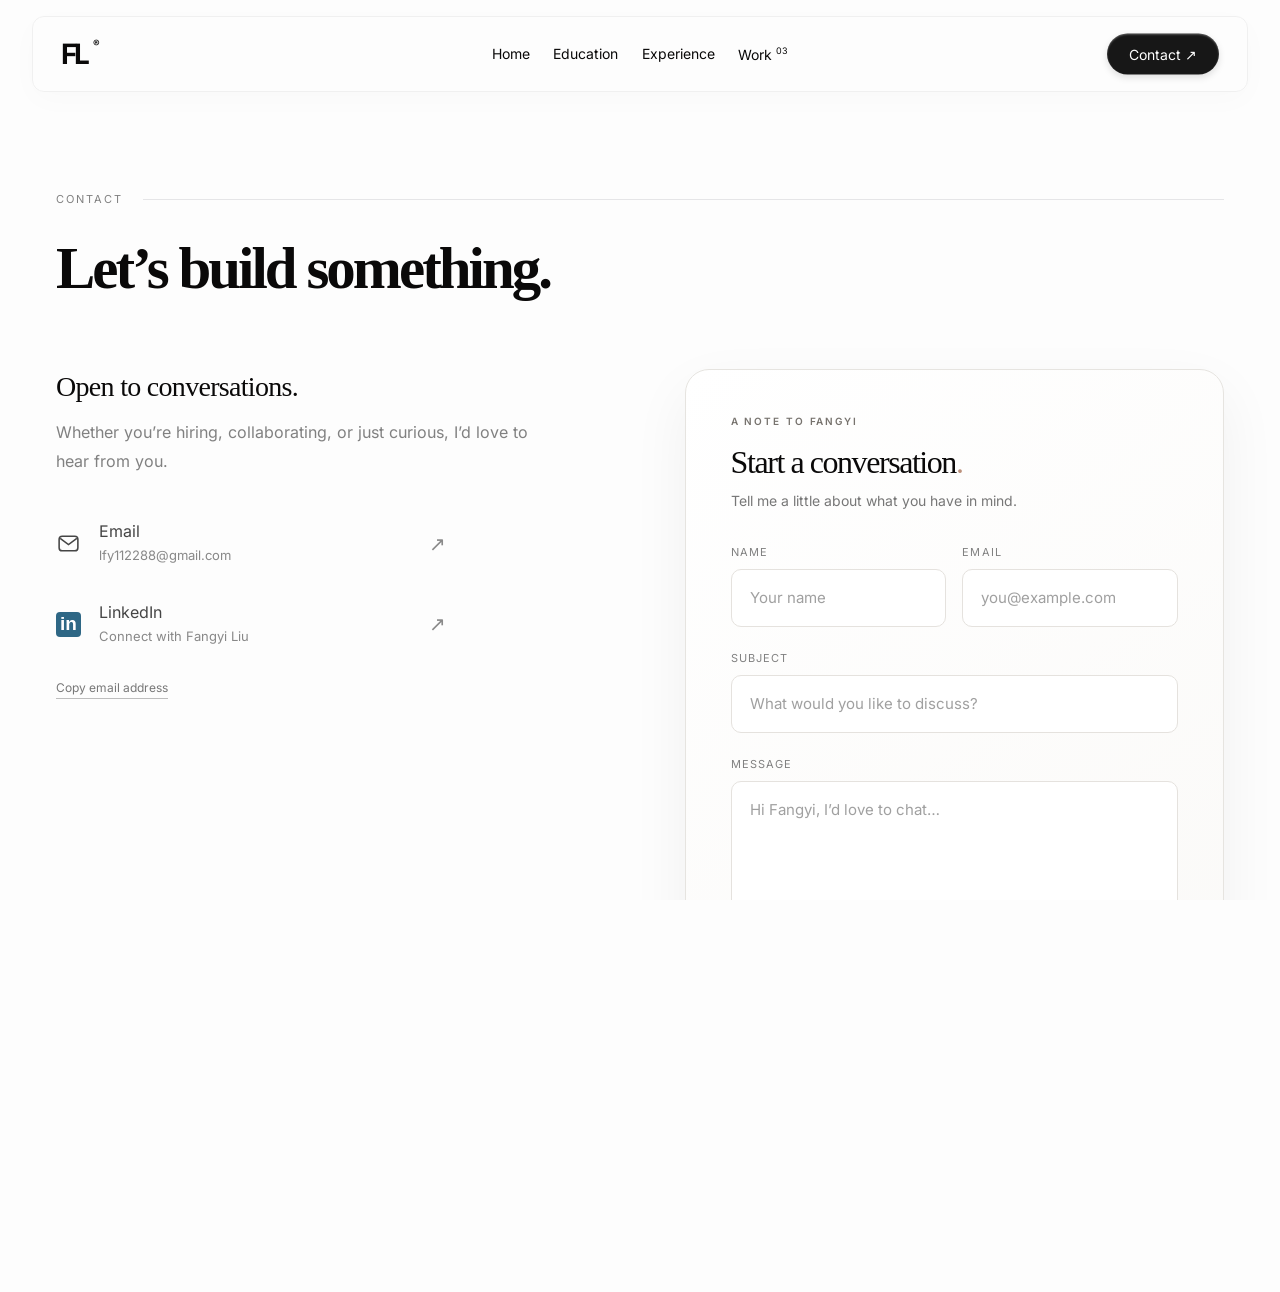
==== commit 1e61d05e: "1" ====
--- a/contact.html
+++ b/contact.html
@@ -1 +1,196 @@
-<!doctype html><html lang="en"><head><meta charset="UTF-8"><meta name="viewport" content="width=device-width,initial-scale=1"><meta name="description" content="Fangyi Liu — a portfolio of marketing, audience research and digital experiences."><title>Contact — Fangyi Liu</title><link rel="stylesheet" href="style.css"><link rel="stylesheet" href="glass.css"><link rel="stylesheet" href="editorial.css"><link rel="stylesheet" href="personal.css"><link rel="stylesheet" href="recording.css"><script src="app.js" defer></script><script src="editorial.js" defer></script><script src="recording.js" defer></script><link rel="stylesheet" href="typography.css"><link rel="stylesheet" href="layout.css"><link rel="stylesheet" href="contact-page.css"><script src="contact-page.js" defer></script></head><body class="film-layout contact-view"><div class="ambient-glass" aria-hidden="true"></div><div class="scroll-veil" aria-hidden="true"></div><div class="scroll-progress" aria-hidden="true"></div><a class="skip" href="#main">Skip to content</a><header><a class="logo" href="index.html" aria-label="Fangyi Liu home">FL<span>®</span></a><span class="header-note">FANGYI LIU<br>SELECTED PERSPECTIVES</span><button class="menu-toggle" aria-expanded="false" aria-controls="navigation">Menu +</button><nav id="navigation" aria-label="Main navigation"><a href="index.html">Home</a><a href="index.html#education">Education</a><a href="index.html#experience">Experience</a><a href="index.html#selected-work">Work <sup>03</sup></a><a href="contact.html">Contact ↗</a></nav></header><main id="main"><section class="contact-layout" aria-labelledby="contact-title"><div class="contact-heading"><p class="section-label"><span>CONTACT</span></p><h1 id="contact-title">Let’s build something.</h1></div><div class="contact-intro"><h2>Open to conversations.</h2><p class="contact-lead">Whether you’re hiring, collaborating, or just curious, I’d love to hear from you.</p><div class="contact-link-list"><a class="contact-link" href="mailto:emilyyxin1234@gmail.com"><svg viewBox="0 0 24 24" fill="none" stroke="currentColor" stroke-width="1.5" aria-hidden="true"><rect x="3" y="5" width="18" height="14" rx="3"/><path d="m4 7 8 6 8-6"/></svg><span>Email<small>emilyyxin1234@gmail.com</small></span><span class="contact-arrow" aria-hidden="true">↗</span></a><a class="contact-link" href="https://www.linkedin.com/in/fangyiliu1218/" target="_blank" rel="noopener"><span class="linkedin-icon" aria-hidden="true">in</span><span>LinkedIn<small>Connect with Fangyi Liu</small></span><span class="contact-arrow" aria-hidden="true">↗</span></a></div><button class="contact-copy" id="copy-email" type="button">Copy email address</button><p class="copy-status" role="status" aria-live="polite"></p></div><div class="contact-compose"><div class="compose-heading"><span class="compose-kicker">A NOTE TO FANGYI</span><h2>Start a conversation<span class="compose-dot">.</span></h2><p>Tell me a little about what you have in mind.</p></div><form id="contact-form" action="mailto:emilyyxin1234@gmail.com" method="get"><div class="contact-field-row"><div><label for="contact-name">NAME</label><input id="contact-name" name="name" autocomplete="name" placeholder="Your name" maxlength="100" required></div><div><label for="contact-email">EMAIL</label><input id="contact-email" name="email" type="email" autocomplete="email" placeholder="you@example.com" maxlength="254" required></div></div><label for="contact-subject">SUBJECT</label><input id="contact-subject" name="subject" placeholder="What would you like to discuss?" maxlength="120" required><label for="contact-message">MESSAGE</label><textarea id="contact-message" name="body" rows="5" placeholder="Hi Fangyi, I’d love to chat…" maxlength="4000" required></textarea><button class="dark-pill" type="submit">Open email draft <span aria-hidden="true">↗</span></button><p class="contact-form-note">This opens a draft in your email app. Review it there and press Send.</p><p id="contact-status" role="status" aria-live="polite"></p></form></div></section></main><footer><div class="footer-bottom"><span>© 2026 FANGYI LIU</span><a href="mailto:emilyyxin1234@gmail.com">EMAIL ↗</a><a href="https://www.linkedin.com/in/fangyiliu1218/" target="_blank" rel="noopener">LINKEDIN ↗</a><span>ALWAYS CURIOUS.</span></div></footer><div class="cursor" aria-hidden="true">VIEW ↗</div><div class="transition" aria-hidden="true"></div></body></html>
+<!doctype html>
+<html lang="en">
+<head>
+  <meta charset="UTF-8">
+  <meta name="viewport" content="width=device-width,initial-scale=1">
+  <meta name="description" content="Fangyi Liu — a portfolio of marketing, audience research and digital experiences.">
+  <title>Contact — Fangyi Liu</title>
+
+  <link rel="stylesheet" href="style.css">
+  <link rel="stylesheet" href="glass.css">
+  <link rel="stylesheet" href="editorial.css">
+  <link rel="stylesheet" href="personal.css">
+  <link rel="stylesheet" href="recording.css">
+  <link rel="stylesheet" href="typography.css">
+  <link rel="stylesheet" href="layout.css">
+  <link rel="stylesheet" href="contact-page.css">
+
+  <script src="app.js" defer></script>
+  <script src="editorial.js" defer></script>
+  <script src="recording.js" defer></script>
+  <script src="contact-page.js" defer></script>
+</head>
+
+<body class="film-layout contact-view">
+  <div class="ambient-glass" aria-hidden="true"></div>
+  <div class="scroll-veil" aria-hidden="true"></div>
+  <div class="scroll-progress" aria-hidden="true"></div>
+
+  <a class="skip" href="#main">Skip to content</a>
+
+  <header>
+    <a class="logo" href="index.html" aria-label="Fangyi Liu home">
+      FL<span>®</span>
+    </a>
+
+    <span class="header-note">
+      FANGYI LIU<br>
+      SELECTED PERSPECTIVES
+    </span>
+
+    <button class="menu-toggle" aria-expanded="false" aria-controls="navigation">
+      Menu +
+    </button>
+
+    <nav id="navigation" aria-label="Main navigation">
+      <a href="index.html">Home</a>
+      <a href="index.html#education">Education</a>
+      <a href="index.html#experience">Experience</a>
+      <a href="index.html#selected-work">Work <sup>03</sup></a>
+      <a href="contact.html">Contact ↗</a>
+    </nav>
+  </header>
+
+  <main id="main">
+    <section class="contact-layout" aria-labelledby="contact-title">
+      <div class="contact-heading">
+        <p class="section-label"><span>CONTACT</span></p>
+        <h1 id="contact-title">Let’s build something.</h1>
+      </div>
+
+      <div class="contact-intro">
+        <h2>Open to conversations.</h2>
+        <p class="contact-lead">
+          Whether you’re hiring, collaborating, or just curious,
+          I’d love to hear from you.
+        </p>
+
+        <div class="contact-link-list">
+          <a class="contact-link" href="mailto:lfy112288@gmail.com">
+            <svg
+              viewBox="0 0 24 24"
+              fill="none"
+              stroke="currentColor"
+              stroke-width="1.5"
+              aria-hidden="true"
+            >
+              <rect x="3" y="5" width="18" height="14" rx="3"/>
+              <path d="m4 7 8 6 8-6"/>
+            </svg>
+            <span>
+              Email
+              <small>lfy112288@gmail.com</small>
+            </span>
+            <span class="contact-arrow" aria-hidden="true">↗</span>
+          </a>
+
+          <a
+            class="contact-link"
+            href="https://www.linkedin.com/in/fangyiliu1218/"
+            target="_blank"
+            rel="noopener"
+          >
+            <span class="linkedin-icon" aria-hidden="true">in</span>
+            <span>
+              LinkedIn
+              <small>Connect with Fangyi Liu</small>
+            </span>
+            <span class="contact-arrow" aria-hidden="true">↗</span>
+          </a>
+        </div>
+
+        <button class="contact-copy" id="copy-email" type="button">
+          Copy email address
+        </button>
+        <p class="copy-status" role="status" aria-live="polite"></p>
+      </div>
+
+      <div class="contact-compose">
+        <div class="compose-heading">
+          <span class="compose-kicker">A NOTE TO FANGYI</span>
+          <h2>Start a conversation<span class="compose-dot">.</span></h2>
+          <p>Tell me a little about what you have in mind.</p>
+        </div>
+
+        <form
+          id="contact-form"
+          action="https://formspree.io/f/xgavldya"
+          method="POST"
+        >
+          <div class="contact-field-row">
+            <div>
+              <label for="contact-name">NAME</label>
+              <input
+                id="contact-name"
+                name="name"
+                autocomplete="name"
+                placeholder="Your name"
+                maxlength="100"
+                required
+              >
+            </div>
+
+            <div>
+              <label for="contact-email">EMAIL</label>
+              <input
+                id="contact-email"
+                name="email"
+                type="email"
+                autocomplete="email"
+                placeholder="you@example.com"
+                maxlength="254"
+                required
+              >
+            </div>
+          </div>
+
+          <label for="contact-subject">SUBJECT</label>
+          <input
+            id="contact-subject"
+            name="subject"
+            placeholder="What would you like to discuss?"
+            maxlength="120"
+            required
+          >
+
+          <label for="contact-message">MESSAGE</label>
+          <textarea
+            id="contact-message"
+            name="message"
+            rows="5"
+            placeholder="Hi Fangyi, I’d love to chat…"
+            maxlength="4000"
+            required
+          ></textarea>
+
+          <button class="dark-pill" type="submit">
+            <span class="button-label">Send message</span>
+            <span aria-hidden="true">↗</span>
+          </button>
+
+          <p class="contact-form-note">
+            Your message will be sent directly to my inbox.
+          </p>
+          <p id="contact-status" role="status" aria-live="polite"></p>
+        </form>
+      </div>
+    </section>
+  </main>
+
+  <footer>
+    <div class="footer-bottom">
+      <span>© 2026 FANGYI LIU</span>
+      <a href="mailto:lfy112288@gmail.com">EMAIL ↗</a>
+      <a
+        href="https://www.linkedin.com/in/fangyiliu1218/"
+        target="_blank"
+        rel="noopener"
+      >LINKEDIN ↗</a>
+      <span>ALWAYS CURIOUS.</span>
+    </div>
+  </footer>
+
+  <div class="cursor" aria-hidden="true">VIEW ↗</div>
+  <div class="transition" aria-hidden="true"></div>
+</body>
+</html>
--- a/contact-page.css
+++ b/contact-page.css
@@ -46,3 +46,4 @@
 .contact-compose #contact-status:not(:empty){padding:12px 14px;border:1px solid #dcd7d0;border-radius:10px;background:#f5f2ed;color:#4d4843}
 @media(max-width:800px){.contact-compose{padding:clamp(22px,5vw,34px)}}
 @media(prefers-reduced-motion:reduce){.contact-compose .dark-pill{transition:none}.contact-compose .dark-pill:hover{transform:none}}
+.contact-compose .dark-pill:disabled{opacity:.6;cursor:wait;transform:none}
